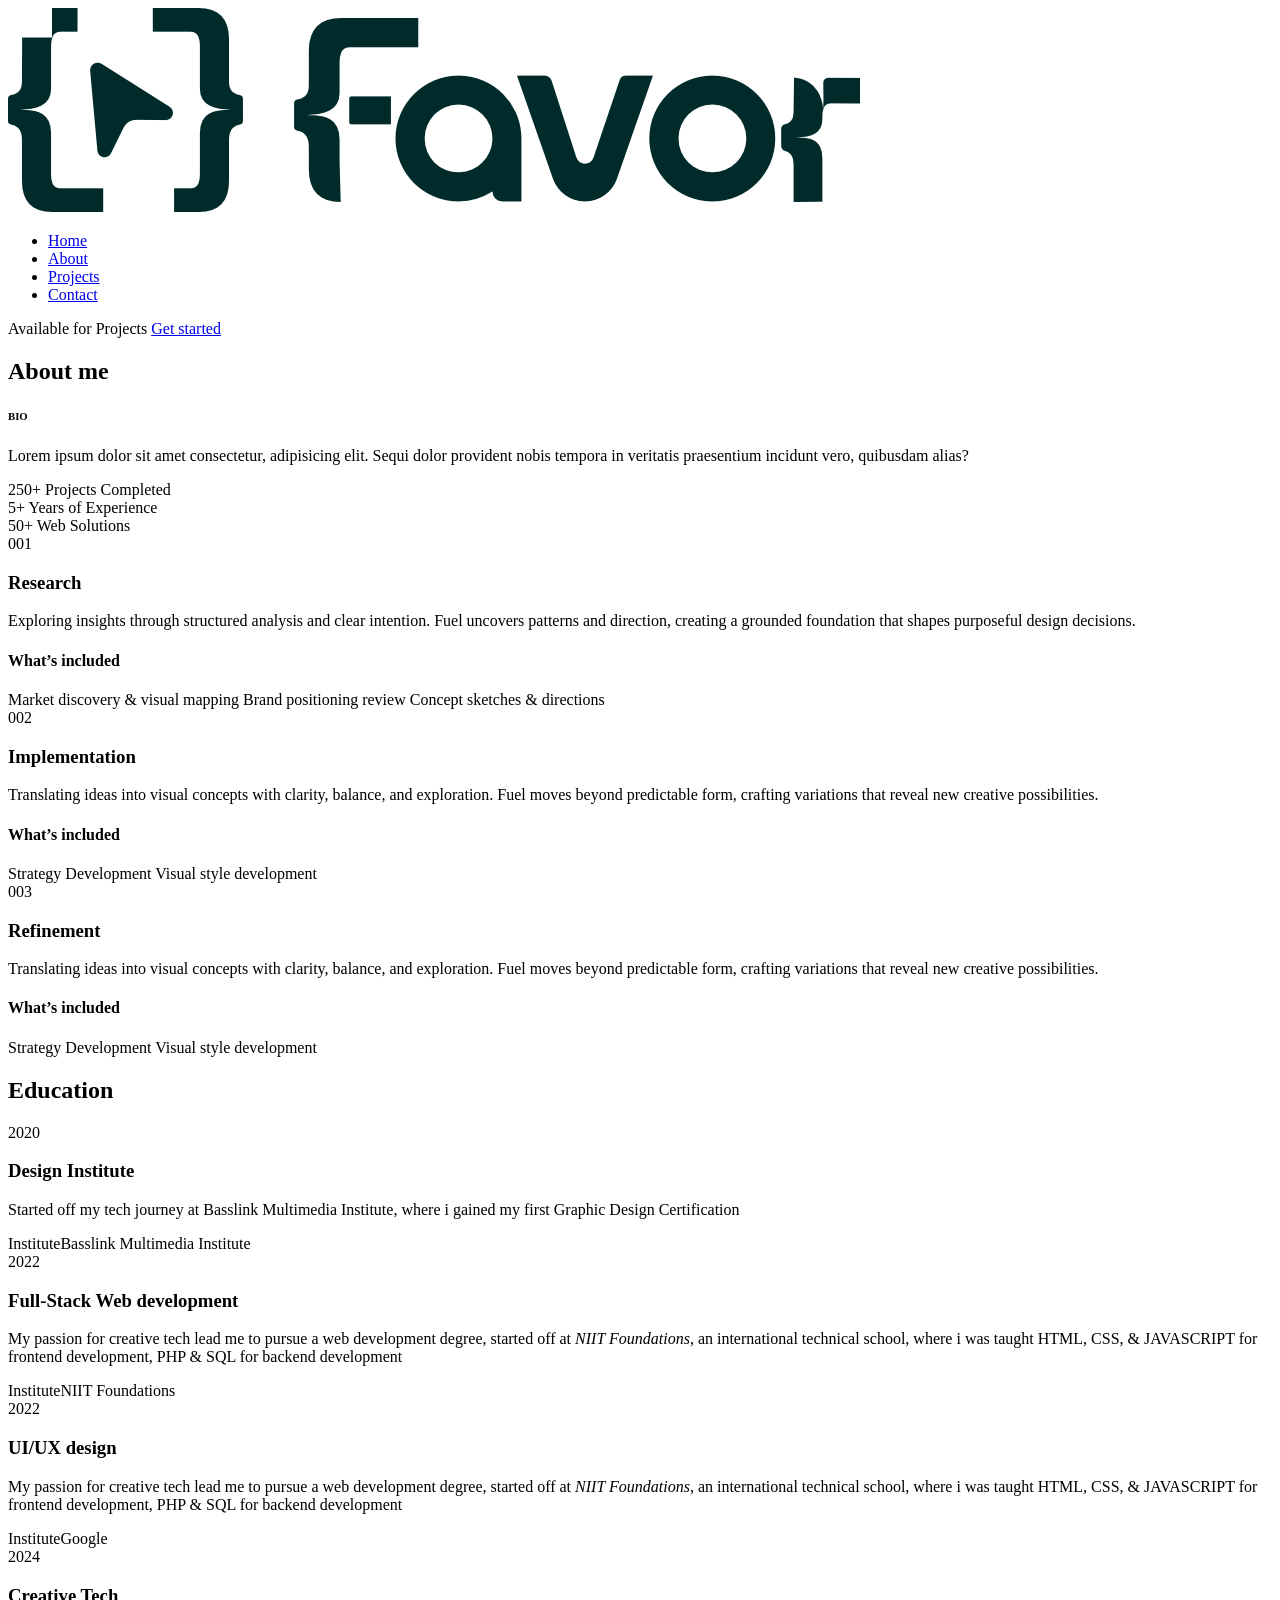
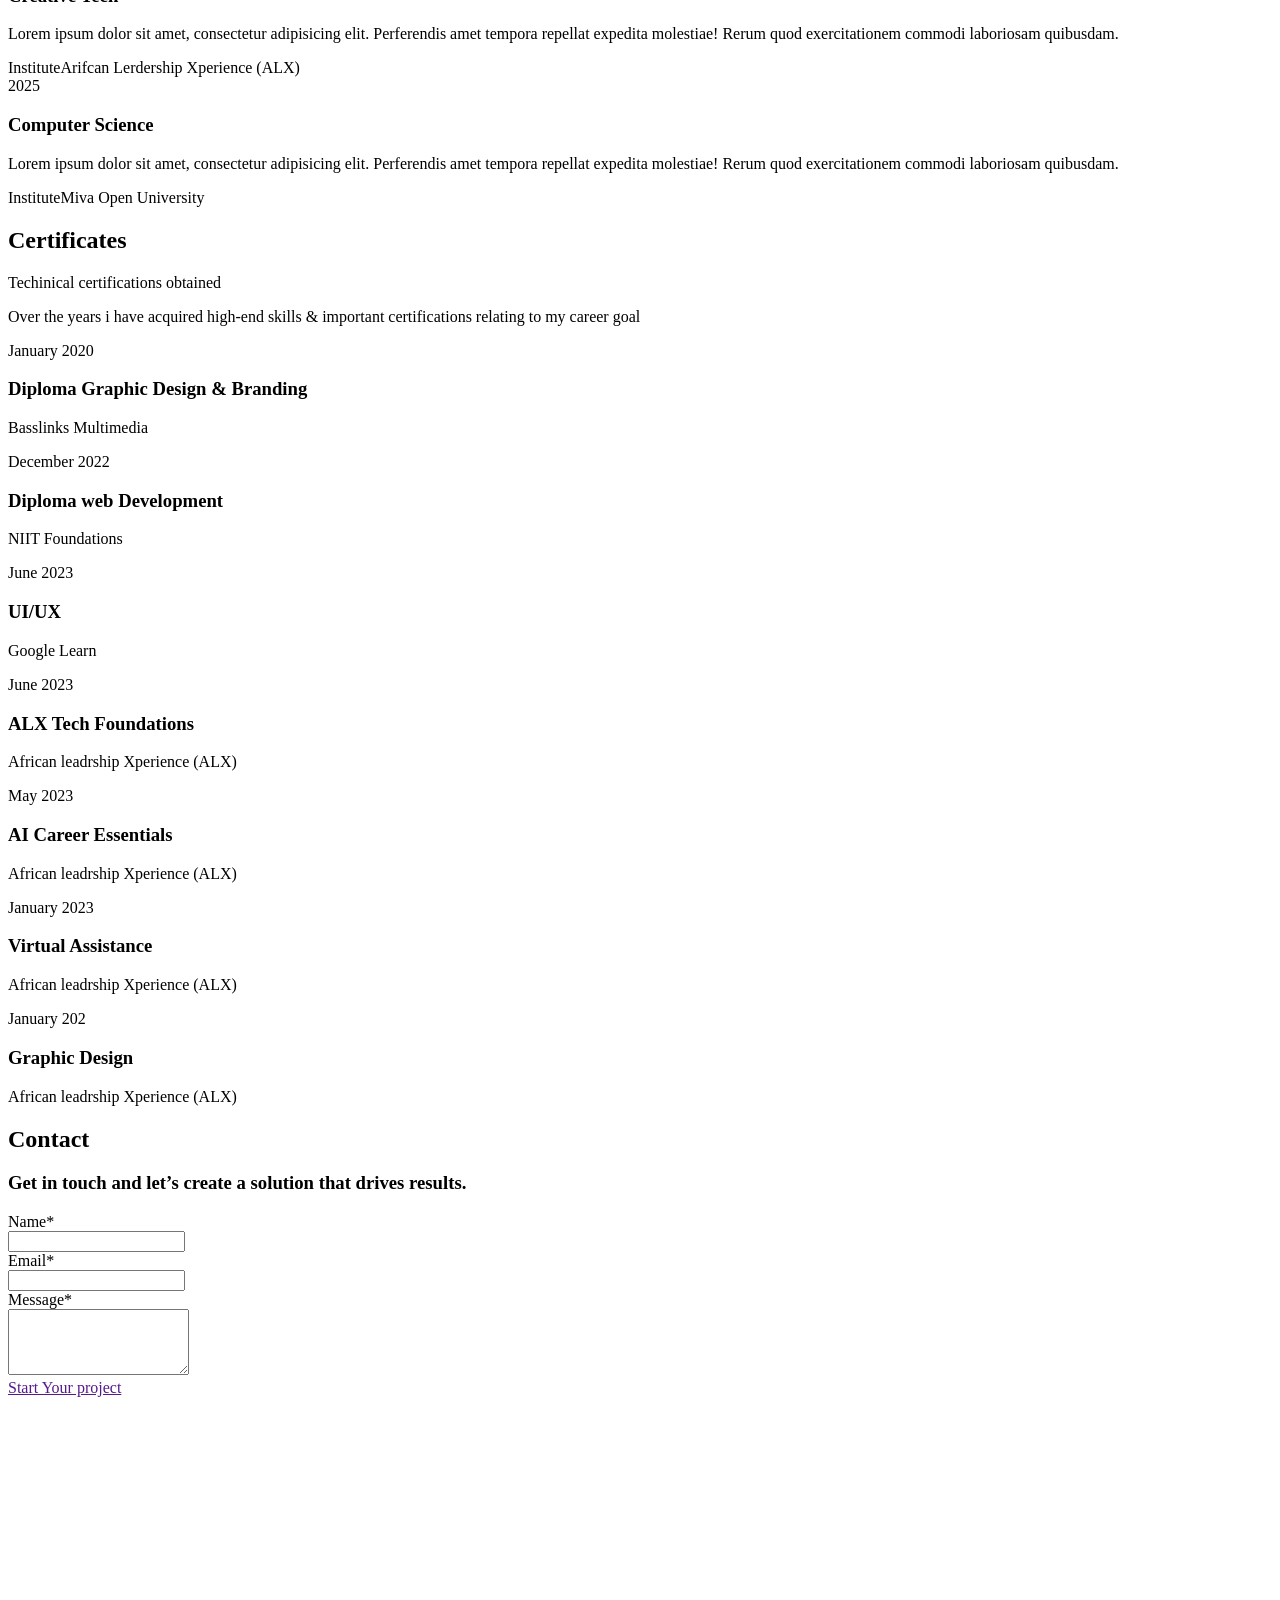
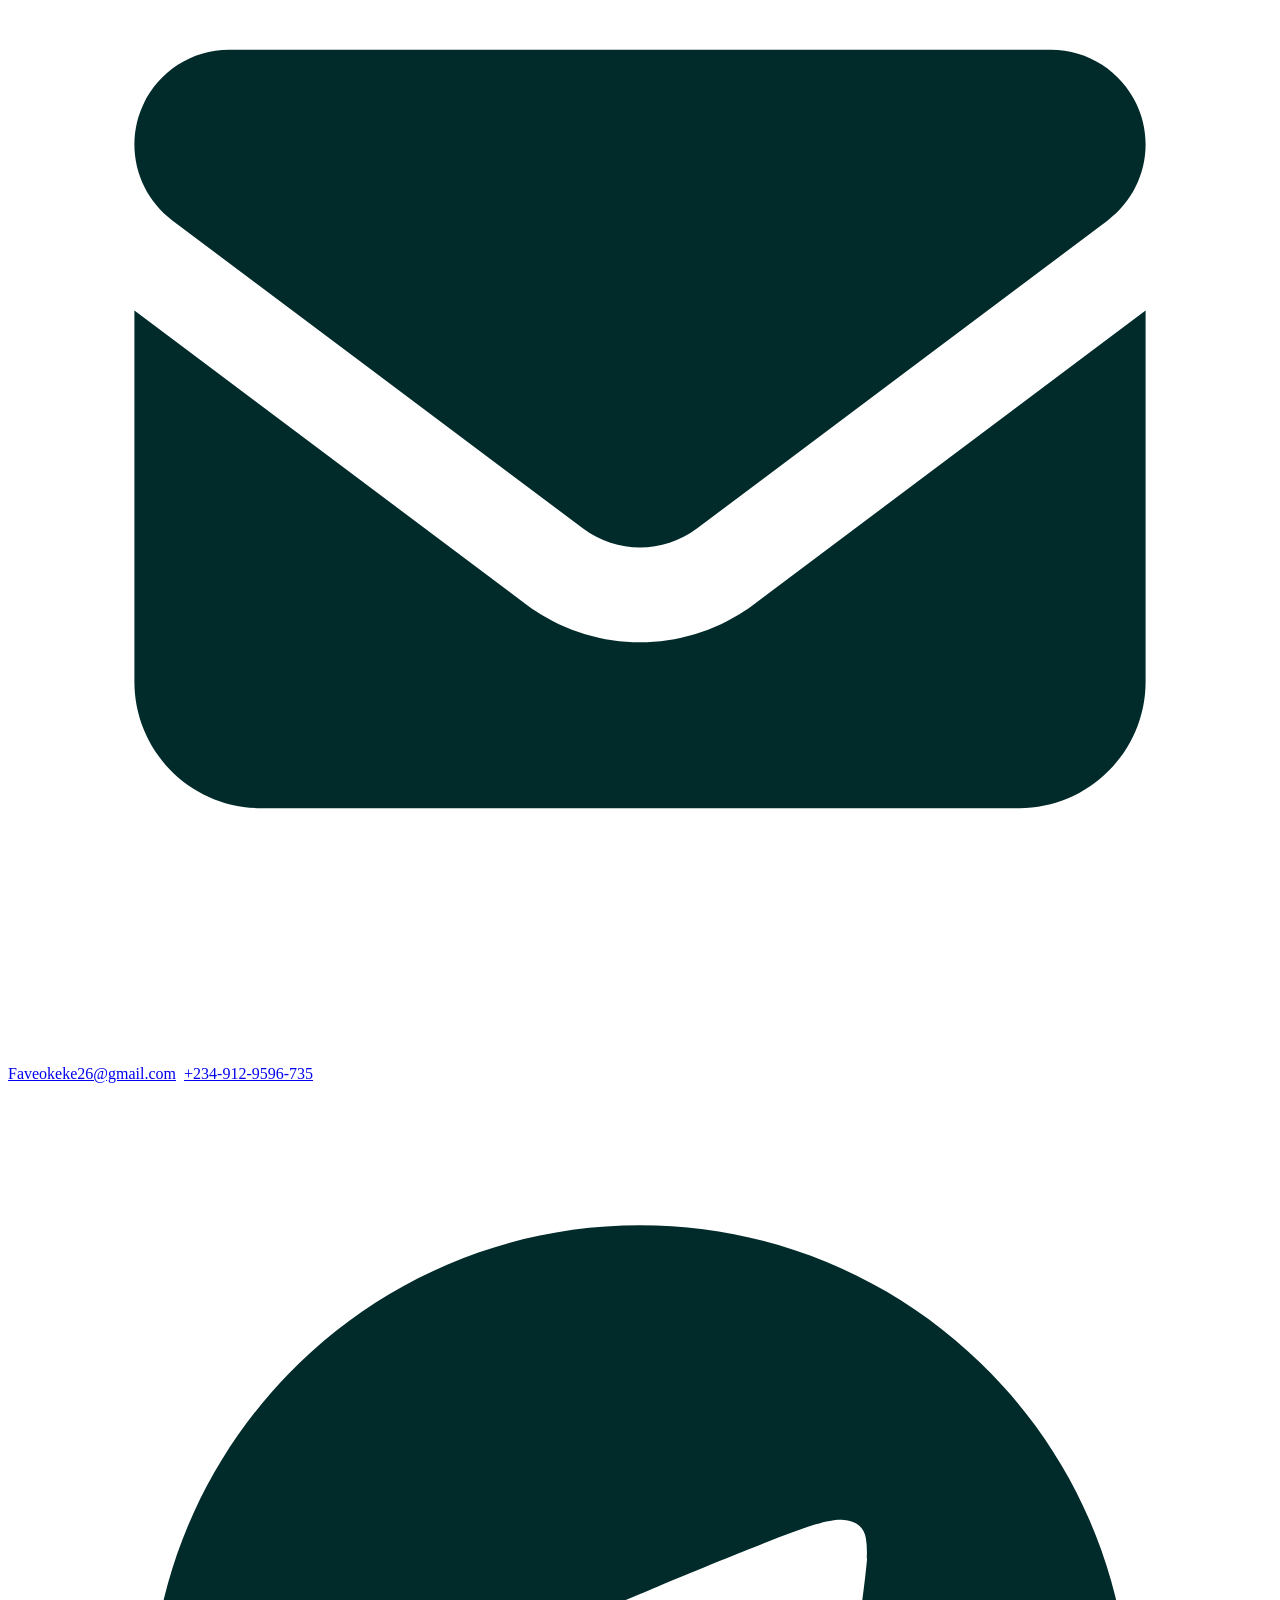
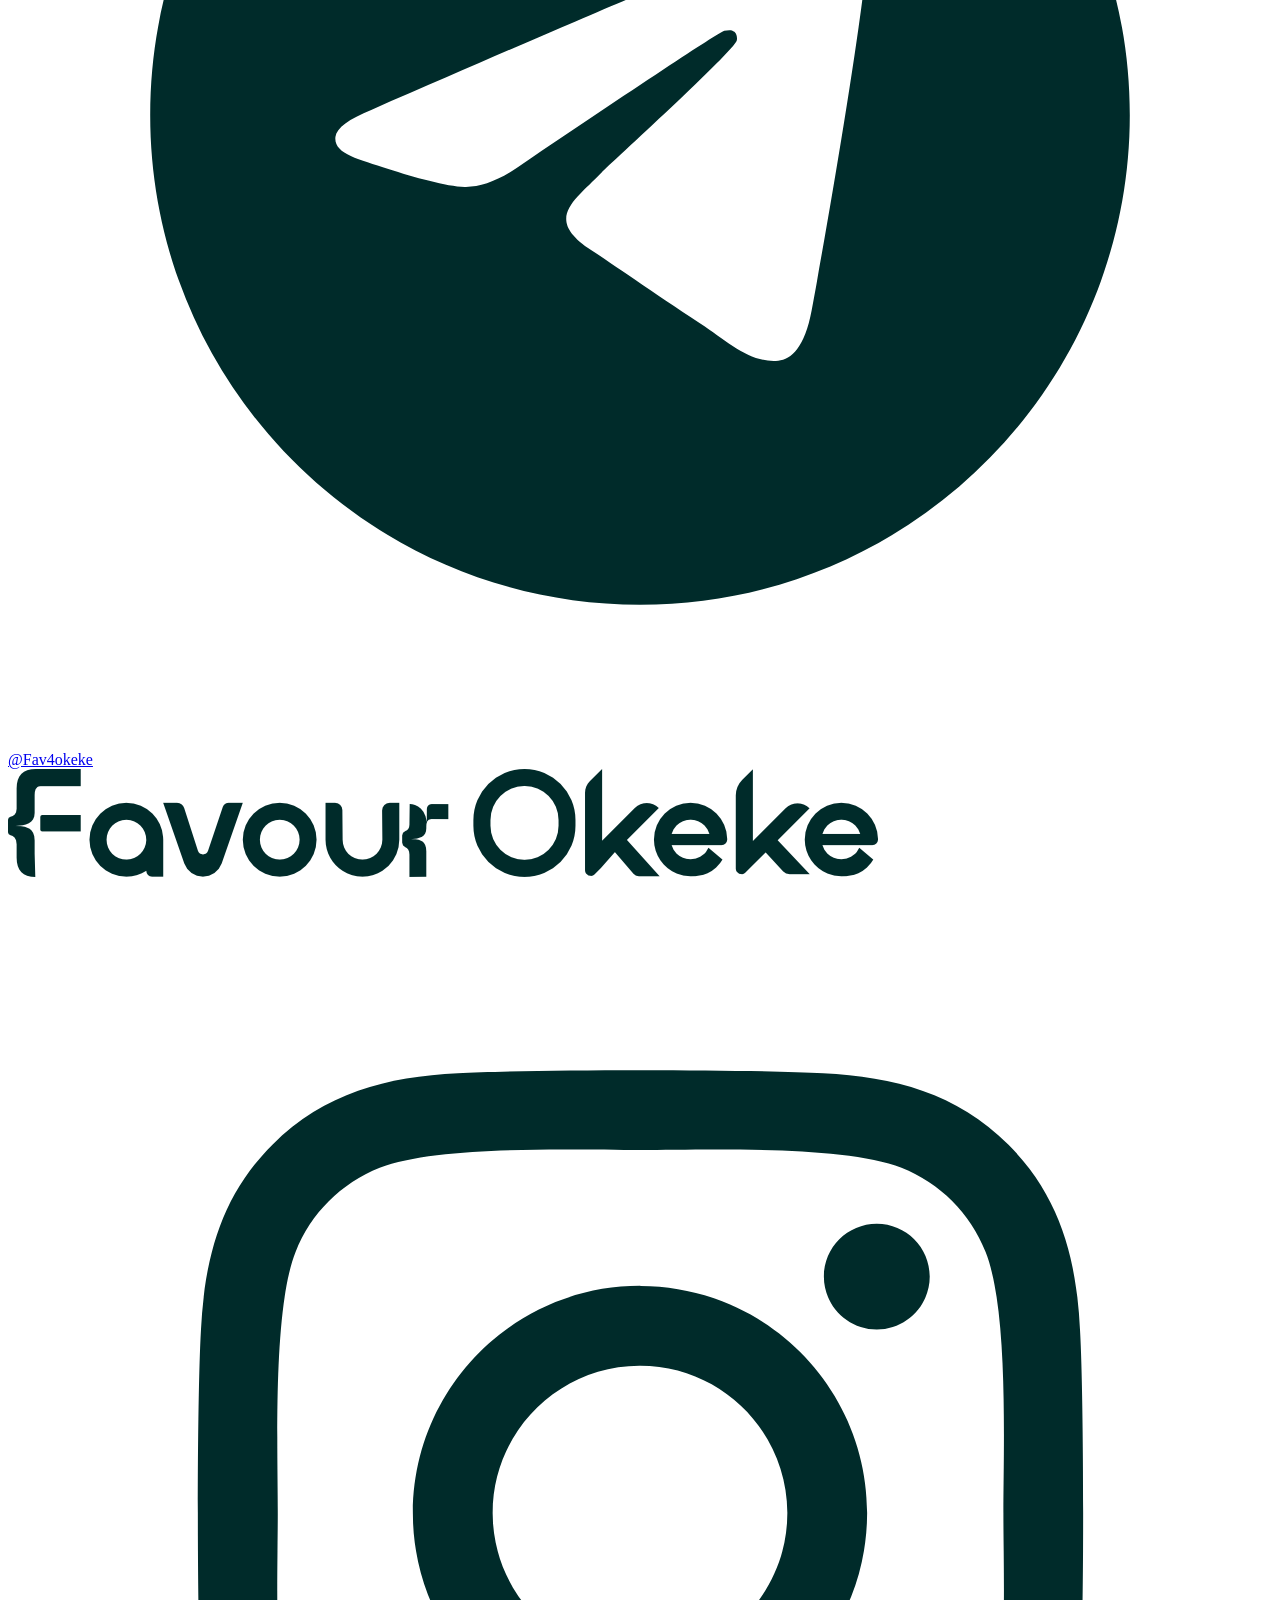
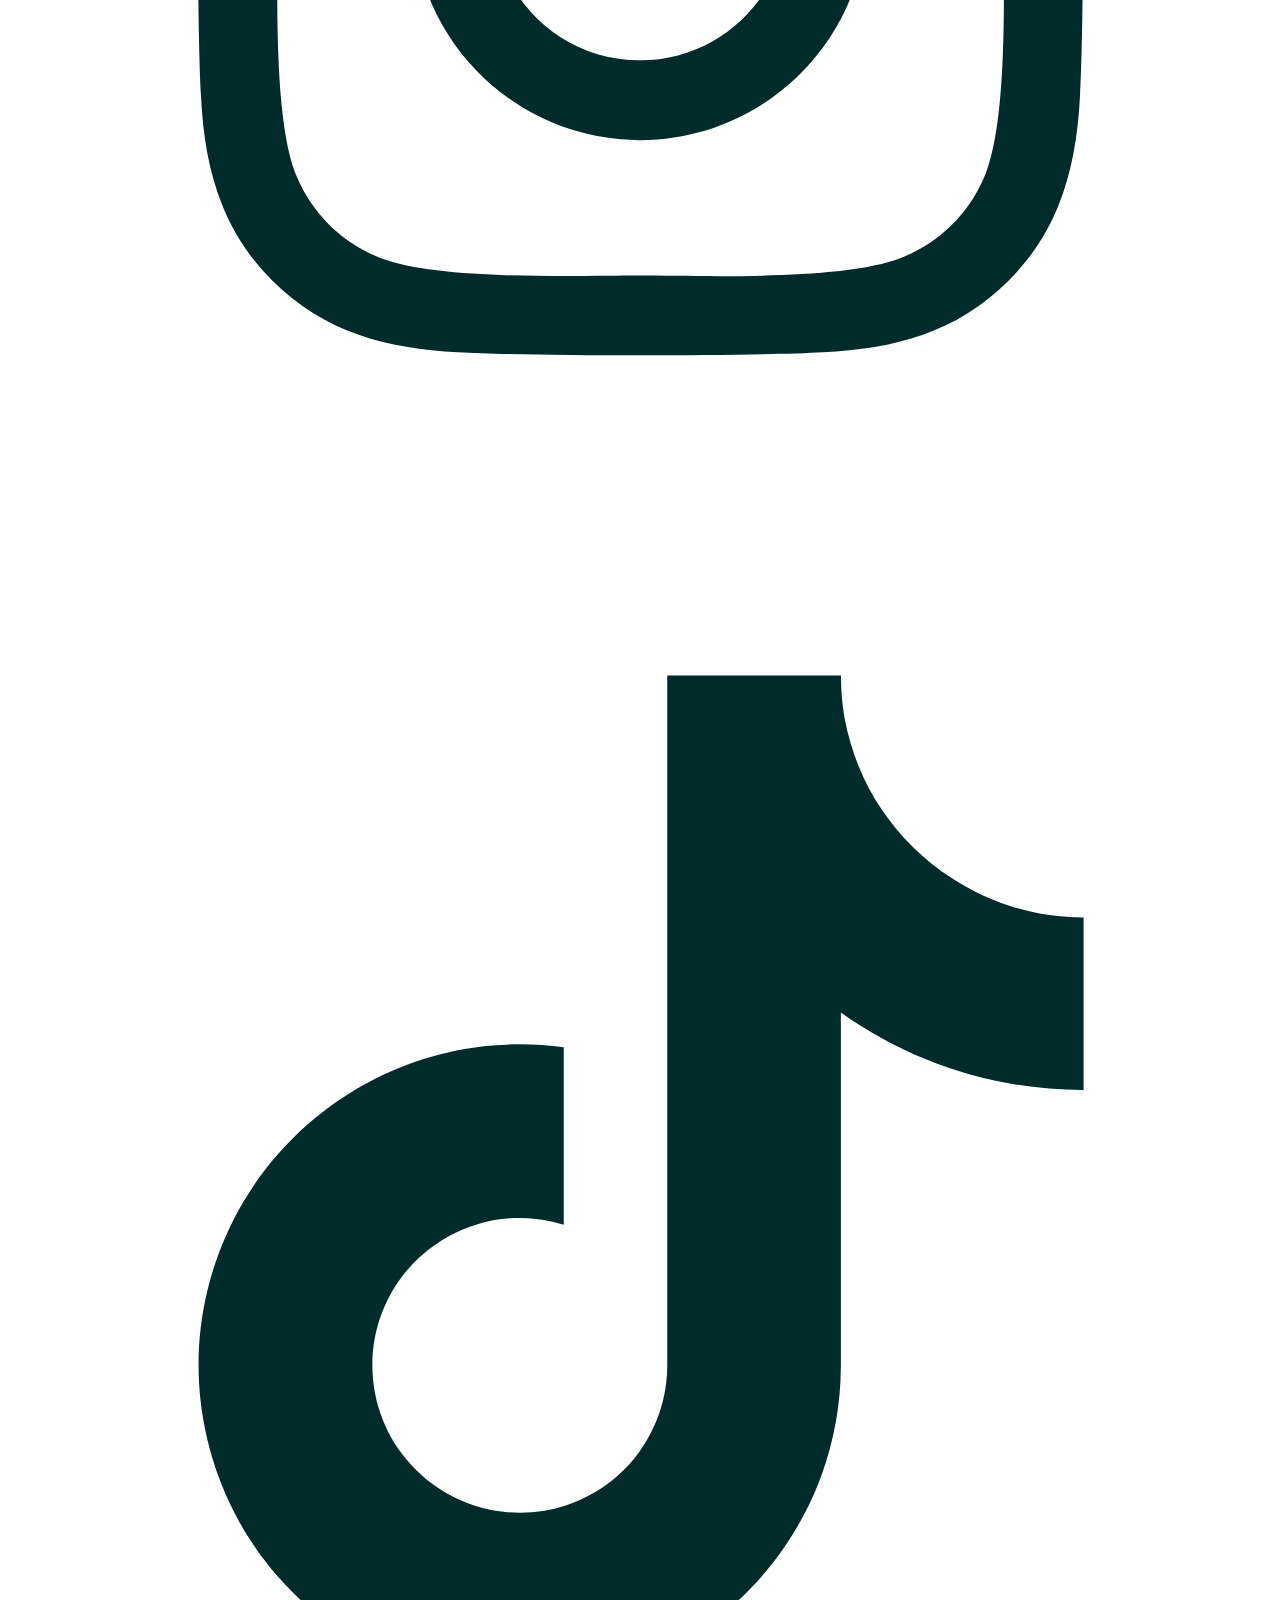
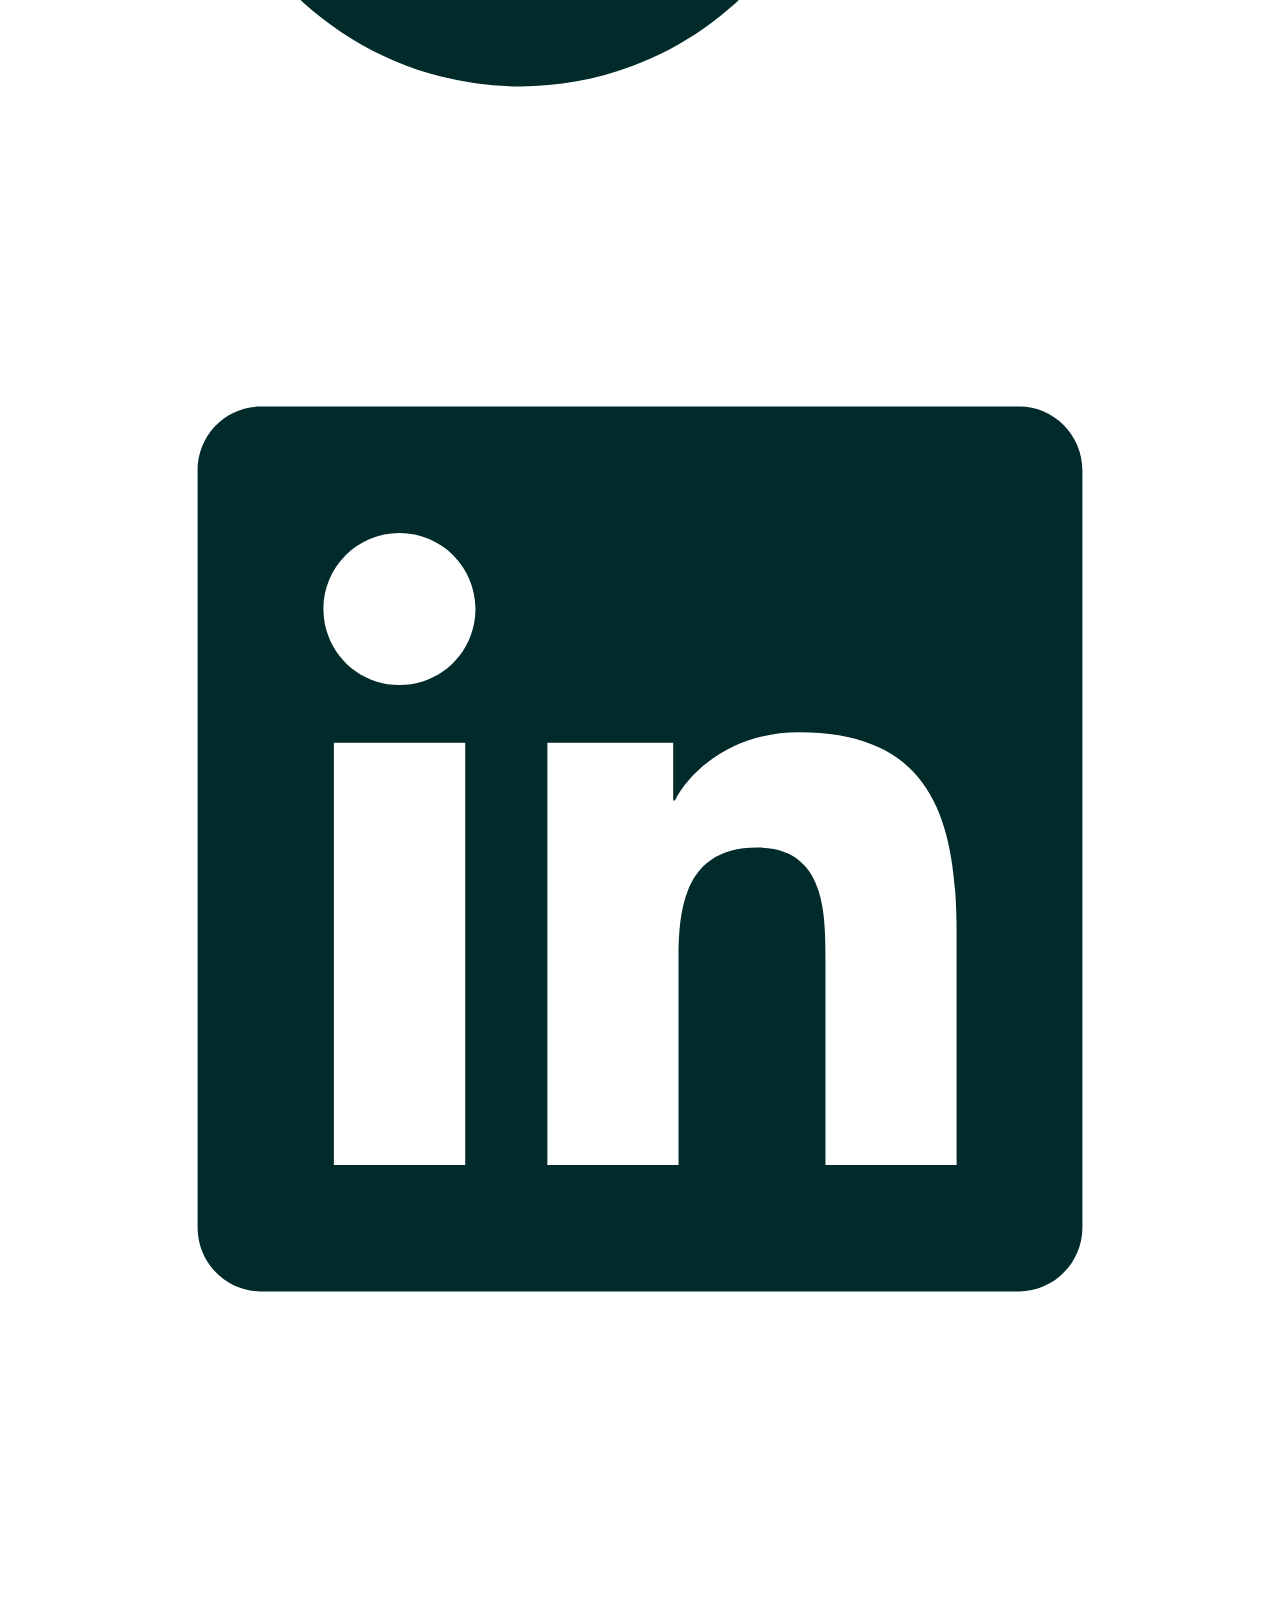
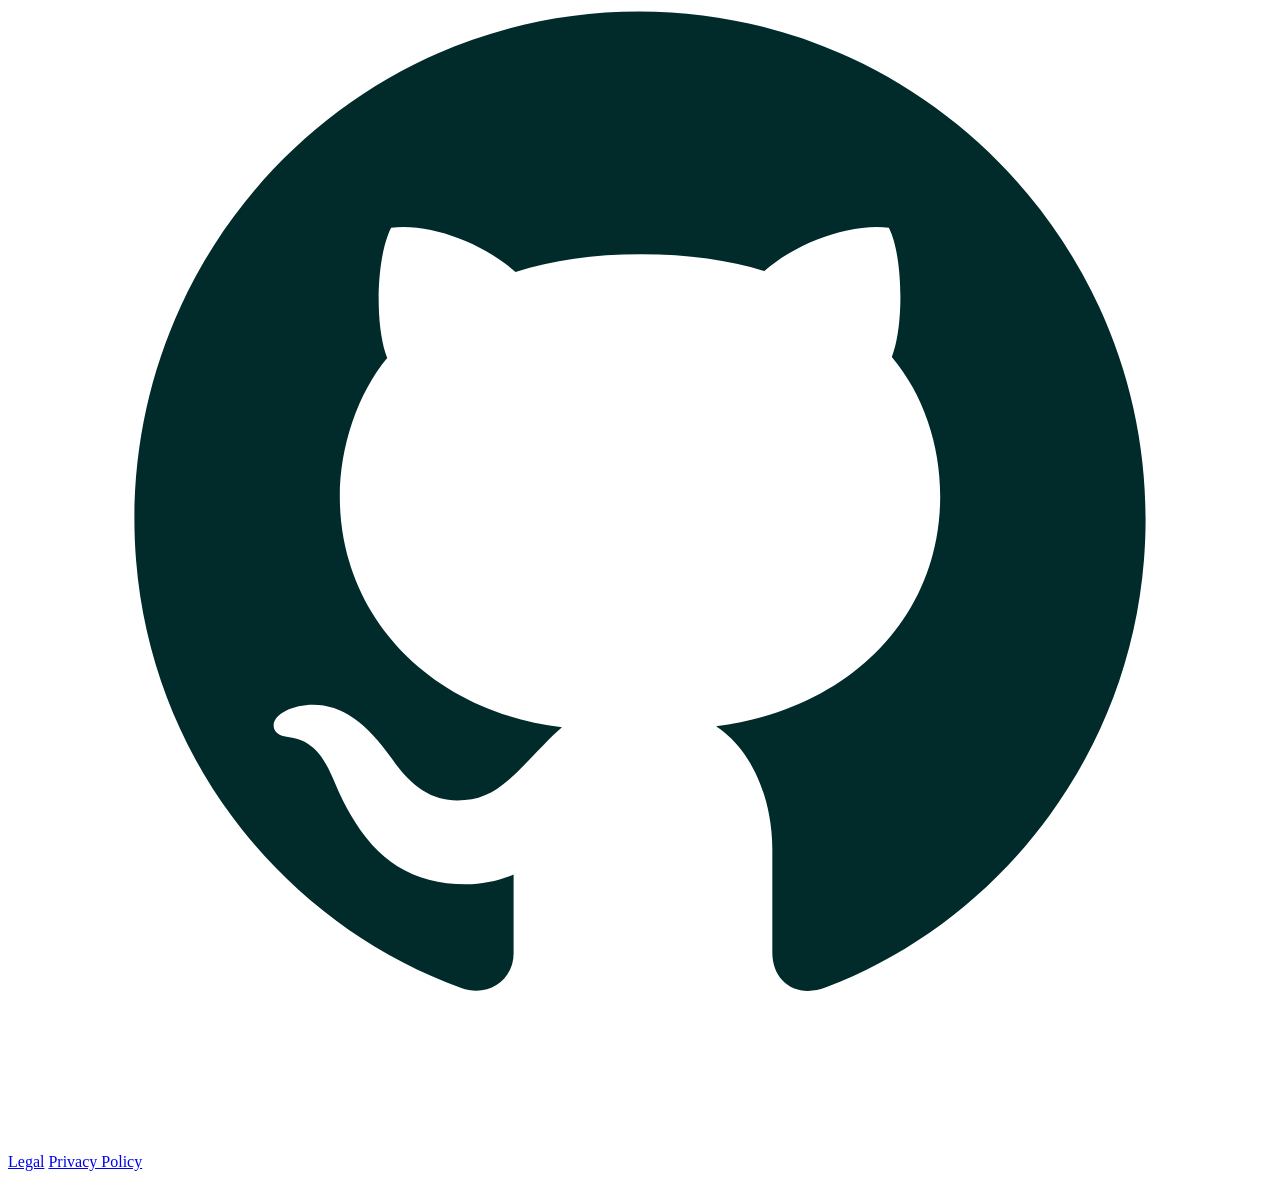
==== about.html @ c03b090f "created about page and projects page" ====
<!DOCTYPE html>
<html lang="en">
<head>
    <meta charset="UTF-8">
    <meta name="viewport" content="width=device-width, initial-scale=1.0">
    <title>About Favour</title>
</head>
<body>
    <!--===Header/Navba===r-->
    <header class="header">
        <div class="logo">
            <img src="/assets/images/favor.png" alt="Logo">
        </div>
        <nav class="nav-links"> 
            <ul>
                <li><a href="/index.html">Home</a></li>
                <li><a href="/about.html">About</a></li>
                <li><a href="/projects.html">Projects</a></li>
                <li><a href="/contact.html">Contact</a></li>  
            </ul>
        </nav>
        <span>
            Available for Projects
            <a href="#">Get started</a>
        </span>
    </header>

    <main>

        <!-- === HERO === -->
        <section>
            <h1>About me</h1>
            <h6>BIO</h6>
            <p>Lorem ipsum dolor sit amet consectetur, adipisicing elit. Sequi dolor provident nobis tempora in veritatis praesentium incidunt vero, quibusdam alias?</p>
            <div>
                <div class="hero-stat">
                <div class="stat">
                    <span class="stat-no">250+</span>
                    <span class="stat-label">Projects Completed</span>
                </div>
                <div class="stat">
                    <span class="stat-no">5+</span>
                    <span class="stat-label">Years of Experience</span>
                </div>
                <div class="stat">
                    <span class="stat-no">50+</span>
                    <span class="stat-label">Web Solutions</span>
                </div>
            </div>
        </section>

        <!-- === PROCESS === -->
        <section>
            <div class="process-grid">
                <div class="process-card">
                    <span>001</span>
                    <h3>Research</h3>
                    <div class="included">
                        <p>Exploring insights through structured analysis and clear intention. Fuel uncovers patterns and direction, creating a grounded foundation that shapes purposeful design decisions.</p>
                        <h4>What’s included</h4>
                        <span>Market discovery & visual mapping</span>
                        <span>Brand positioning review</span>
                        <span>Concept sketches & directions</span>
                    </div>
                </div>
                <div class="process-card">
                    <span>002</span>
                    <h3>Implementation</h3>
                    <div class="included">
                        <p>Translating ideas into visual concepts with clarity, balance, and exploration. Fuel moves beyond predictable form, crafting variations that reveal new creative possibilities.</p>
                        <h4>What’s included</h4>
                        <span>Strategy Development</span>
                        <span>Visual style development</span>
                        <span></span>
                    </div>                   
                </div>
                <div class="process-card">
                    <span>003</span>
                    <h3>Refinement</h3>
                    <div class="included">
                        <p>Translating ideas into visual concepts with clarity, balance, and exploration. Fuel moves beyond predictable form, crafting variations that reveal new creative possibilities.</p>
                        <h4>What’s included</h4>
                        <span>Strategy Development</span>
                        <span>Visual style development</span>
                        <span></span>
                    </div>
                </div>
            </div>
        </section>

        <!-- === EDUCATION === -->
        <section class="education"> 
            <h2>Education</h2>
            <div class="education-grid">
                <div class="education-card">
                    <span>2020</span>
                    <h3>Design Institute</h3>
                    <p>Started off my tech journey at Basslink Multimedia Institute, where i gained my first Graphic Design Certification</p>
                    <span class="Institute"><span>Institute</span>Basslink Multimedia Institute</span>
                </div>
                <div class="education-card">
                    <span>2022</span>
                    <h3>Full-Stack Web development</h3>
                    <p>My passion for creative tech lead me to pursue a web development degree, started off at <em>NIIT Foundations</em>, an international technical school, where i was taught HTML, CSS, & JAVASCRIPT for frontend development, PHP & SQL for backend development</p>
                    <span class="institute"><span>Institute</span>NIIT Foundations</span>                    
                </div>
                <div class="education-card">
                    <span>2022</span>
                    <h3>UI/UX design</h3>
                    <p>My passion for creative tech lead me to pursue a web development degree, started off at <em>NIIT Foundations</em>, an international technical school, where i was taught HTML, CSS, & JAVASCRIPT for frontend development, PHP & SQL for backend development</p>
                    <span class="institute"><span>Institute</span>Google</span>                    
                </div>
                <div>
                    <span>2024</span>
                    <h3>Creative Tech</h3>
                    <p>Lorem ipsum dolor sit amet, consectetur adipisicing elit. Perferendis amet tempora repellat expedita molestiae! Rerum quod exercitationem commodi laboriosam quibusdam.</p>
                    <span class="Institute"><span>Institute</span>Arifcan Lerdership Xperience (ALX)</span>
                </div>
                <div>
                    <span>2025</span>
                    <h3>Computer Science</h3>
                    <p>Lorem ipsum dolor sit amet, consectetur adipisicing elit. Perferendis amet tempora repellat expedita molestiae! Rerum quod exercitationem commodi laboriosam quibusdam.</p>
                    <span class="Institute"><span>Institute</span>Miva Open University</span>
                </div>
            </div>
        </section>

        <!-- === CERTIFICATES === -->
         <section class="certicate">
            <h2>Certificates</h2>
            <p class="eyebrow">Techinical certifications obtained</p>
            <p class="sub-sect">Over the years i have acquired high-end skills & important certifications relating to my career goal</p>
            <div class="certificate-grid">
                <div class="certificate-card">
                    <span>January 2020</span>
                    <h3>Diploma Graphic Design & Branding</h3>
                    <p>Basslinks Multimedia</p>
                </div>
                <div class="certificate-card">
                    <span>December 2022</span>
                    <h3>Diploma web Development</h3>
                    <p>NIIT Foundations</p>
                </div>
                <div class="certificate-card">
                    <span>June 2023</span>
                    <h3>UI/UX</h3>
                    <p>Google Learn</p>
                </div>
                <div class="certificate-card">
                    <span>June 2023</span>
                    <h3>ALX Tech Foundations</h3>
                    <p>African leadrship Xperience (ALX)</p>
                </div>
                <div class="certificate-card">
                    <span>May 2023</span>
                    <h3>AI Career Essentials</h3>
                    <p>African leadrship Xperience (ALX)</p>
                </div>
                <div class="certificate-card">
                    <span>January 2023</span>
                    <h3>Virtual Assistance</h3>
                    <p>African leadrship Xperience (ALX)</p>
                </div>
                <div class="certificate-card">
                    <span>January 202</span>
                    <h3>Graphic Design</h3>
                    <p>African leadrship Xperience (ALX)</p>
                </div>
            </div>
         </section>

         <!-- === CONTACT === -->
         <section class="contact">
            <h2>Contact</h2>
            <h3>Get in touch and let’s create a solution that drives results.</h3>
            <div contact-form>
                <form action="">
                    <label for="name">Name*</label> <br>
                    <input type="text" name="Name" id="name"> <br>
                    <label for="email">Email*</label> <br>
                    <input type="text" name="email" id="email"> <br>
                    <label for="message">Message*</label> <br>
                    <textarea name="message" rows="4" cols=""></textarea>
                </form>      
            </div>
            <a href="" type="submit">Start Your project</a>
            <div class="contact-details">
                <img class="icon" src="/assets/icons/envelope-solid-full.svg" alt="">
                <a href="mailto:Faveokeke26@gmail.com">Faveokeke26@gmail.com</a>
                <img class="icon" src="/assets/icons/square-whatsapp-solid-full.svg" alt="">
                <a href="https://wa.me/2349129596735">+234-912-9596-735</a>
                <img class="icon" src="/assets/icons/telegram-brands-solid-full.svg" alt="">
                <a href="https://t.me/Fav4okeke">@Fav4okeke</a>
            </div>
         </section>
    </main>

    <!-- === FOOTER ==== -->
    <footer class="footer">
        <div class="footer-content">
            <img class="footer-logo" src="/assets/images/Favor_logo.png" alt="">
            <div class="footer-socials">
                <a href="https://www.instagram.com/favo4r"><img src="/assets/icons/instagram-brands-solid-full.svg" alt=""></a>
                <a href="https://www.tiktok.com/@favee"><img src="/assets/icons/tiktok-brands-solid-full.svg" alt=""></a>
                <a href="https://www.linkedin.com/in/favo4r"><img src="/assets/icons/linkedin-brands-solid-full.svg" alt=""></a>
                <a href="https://github.com/favo4r"><img src="/assets/icons/github-brands-solid-full.svg" alt=""></a>
            </div>
            <a href="#">Legal</a>
            <a href="#">Privacy Policy</a>
        </div>
    </footer>
</body>
</html>
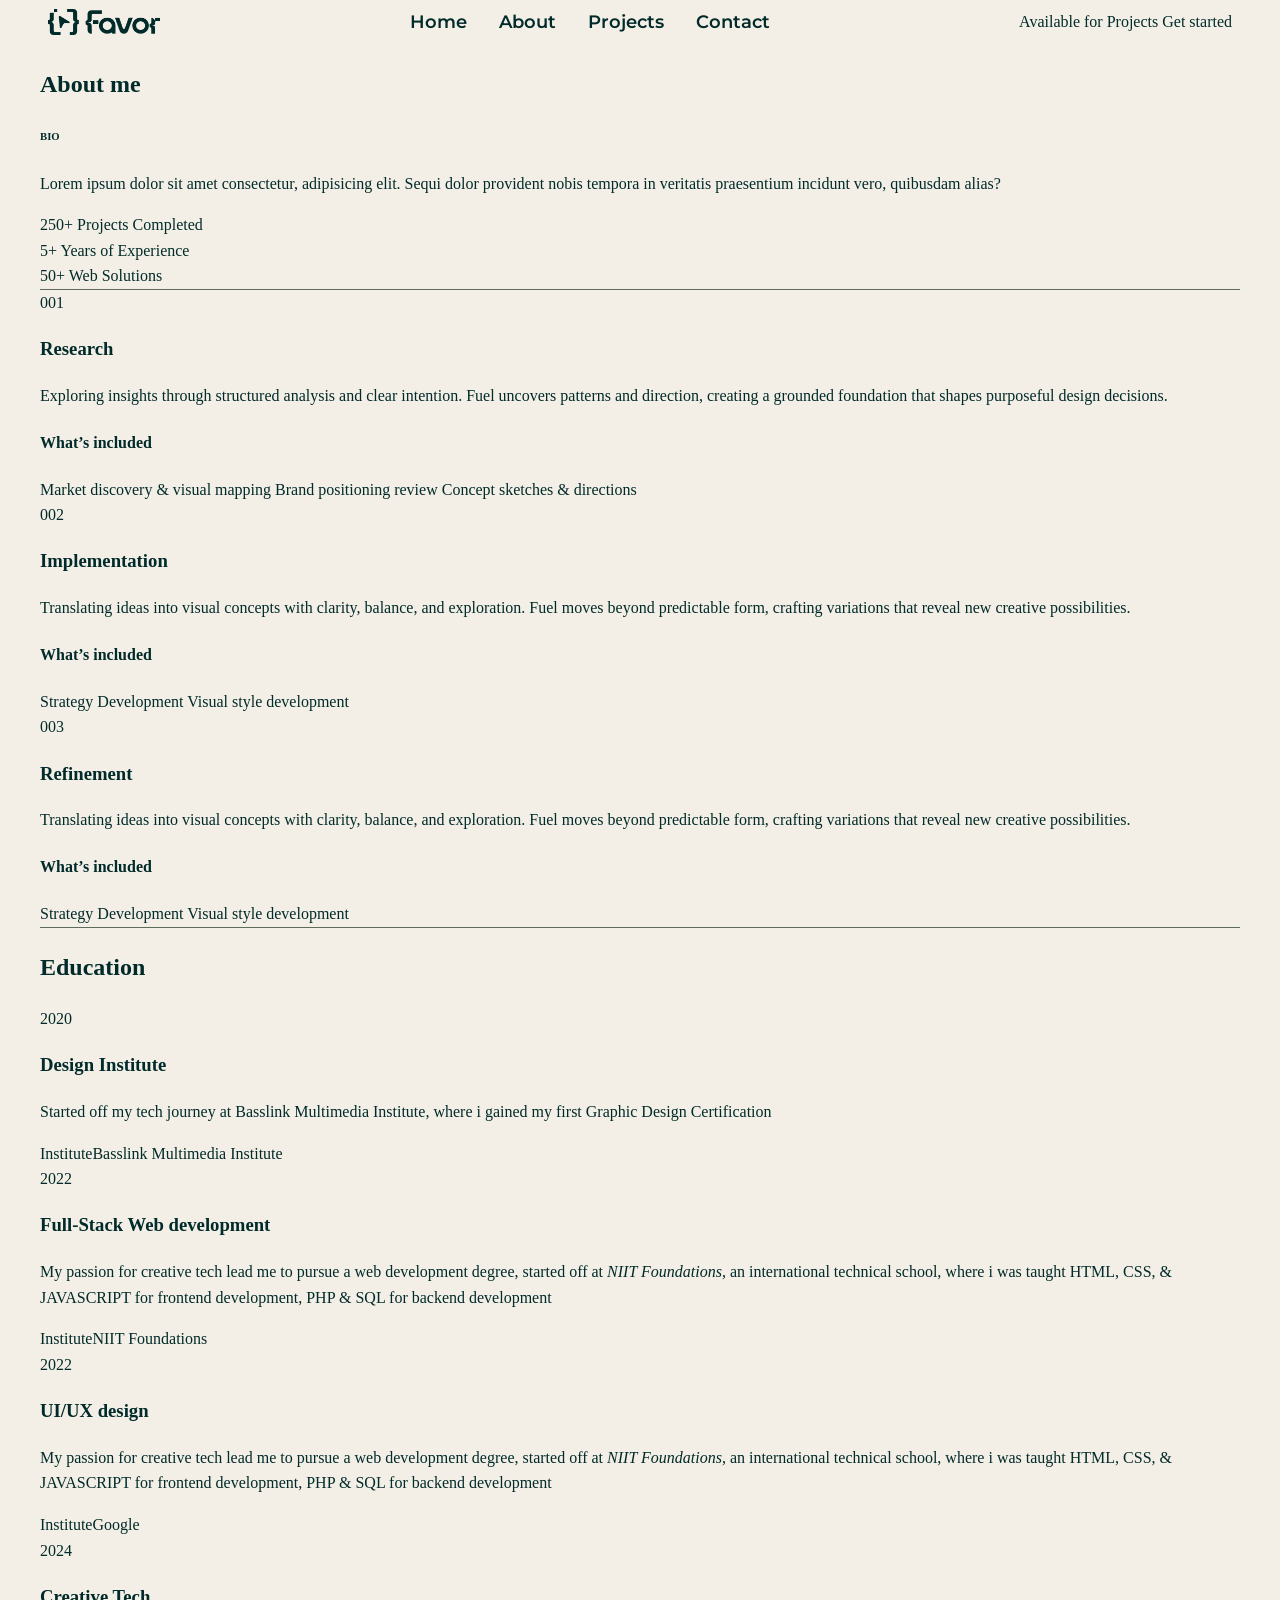
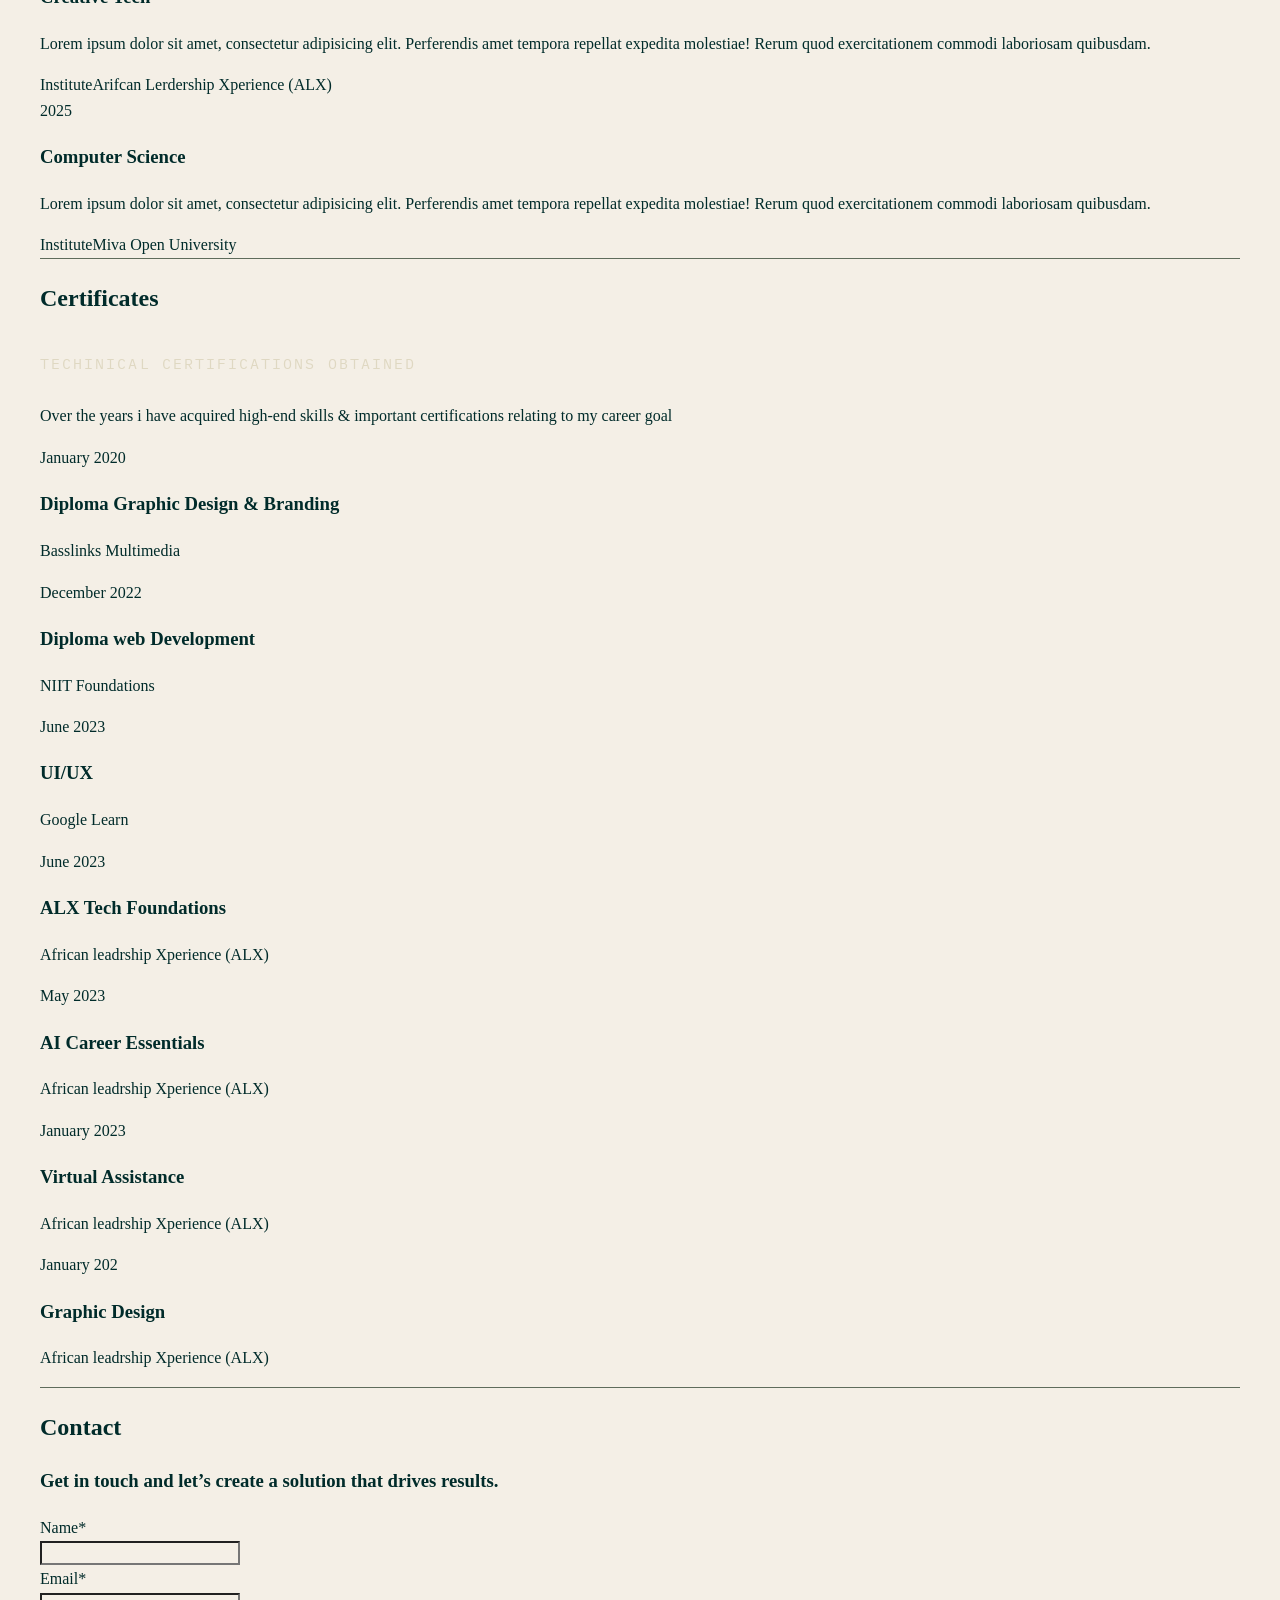
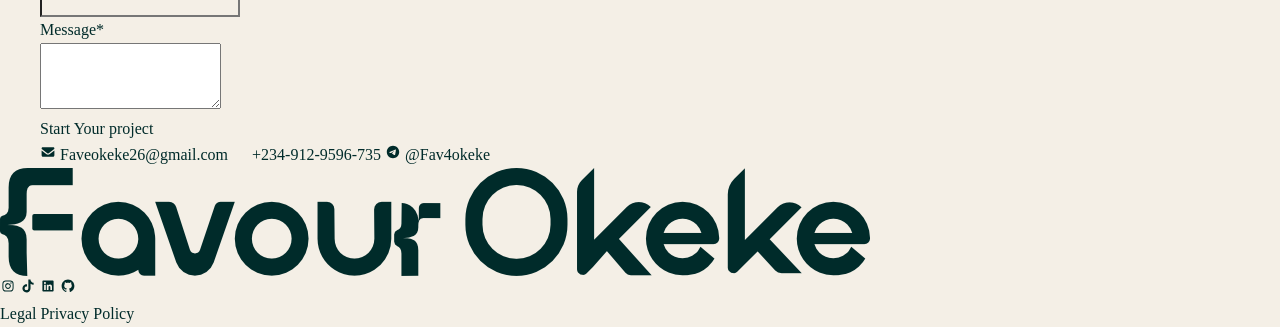
==== commit 6f63de52: "styling new files" ====
--- a/about.html
+++ b/about.html
@@ -4,6 +4,7 @@
     <meta charset="UTF-8">
     <meta name="viewport" content="width=device-width, initial-scale=1.0">
     <title>About Favour</title>
+    <link rel="stylesheet" href="/assets/css/style.css">
 </head>
 <body>
     <!--===Header/Navba===r-->
@@ -200,10 +201,10 @@
         <div class="footer-content">
             <img class="footer-logo" src="/assets/images/Favor_logo.png" alt="">
             <div class="footer-socials">
-                <a href="https://www.instagram.com/favo4r"><img src="/assets/icons/instagram-brands-solid-full.svg" alt=""></a>
-                <a href="https://www.tiktok.com/@favee"><img src="/assets/icons/tiktok-brands-solid-full.svg" alt=""></a>
-                <a href="https://www.linkedin.com/in/favo4r"><img src="/assets/icons/linkedin-brands-solid-full.svg" alt=""></a>
-                <a href="https://github.com/favo4r"><img src="/assets/icons/github-brands-solid-full.svg" alt=""></a>
+                <a href="https://www.instagram.com/favo4r" class="icon"><img src="/assets/icons/instagram-brands-solid-full.svg" alt=""></a>
+                <a href="https://www.tiktok.com/@favee" class="icon"><img src="/assets/icons/tiktok-brands-solid-full.svg" alt=""></a>
+                <a href="https://www.linkedin.com/in/favo4r" class="icon"><img src="/assets/icons/linkedin-brands-solid-full.svg" alt=""></a>
+                <a href="https://github.com/favo4r" class="icon"><img src="/assets/icons/github-brands-solid-full.svg" alt=""></a>
             </div>
             <a href="#">Legal</a>
             <a href="#">Privacy Policy</a>
--- a/assets/css/style.css
+++ b/assets/css/style.css
@@ -0,0 +1,274 @@
+@import url('https://fonts.googleapis.com/css2?family=IBM+Plex+Mono:ital,wght@0,100;0,200;0,300;0,400;0,500;0,600;0,700;1,100;1,200;1,300;1,400;1,500;1,600;1,700&family=Inter:ital,opsz,wght@0,14..32,100..900;1,14..32,100..900&family=Montserrat:ital,wght@0,100..900;1,100..900&display=swap');
+
+/* Tokens */
+:root {
+  --forest-green: #002B2A;
+  --secondary-color: #C8C788;
+  --accent-color: #F8D0DD;
+  --bone-faint: #F4EFE6;
+  --bone-deep: #DFD8C2;
+  --line: #5E6C5B;
+  --text-ink: #12130F;
+
+
+  --display-font: 'Montserrat', sans-serif;
+  --body-font: 'Inter', sans-serif;
+  --mono-font: 'IBM Plex Mono', monospace;
+
+  --container: 1200px;
+  --gutter: clamp(1.20rem, 4vw, 3rem);
+  --section-pad: clamp(4rem, 9vw, 7.5rem);
+  --radius-s: 3px;
+  --radius-m: 6px;
+  --ease: cubic-bezier(0.22, 0.61, 0.36, 1);
+}
+
+*, *::before, *::after { box-sizing: border-box; }
+
+html { scroll-behavior: smooth; }
+
+@media (prefers-reduced-motion: reduce) {
+  html { scroll-behavior: auto; }
+  *, *::before, *::after {
+    animation-duration: 0.01ms !important;
+    animation-iteration-count: 1 !important;
+    transition-duration: 0.01ms !important;
+    scroll-behavior: auto !important;
+  }
+}
+
+body {
+  margin: 0;
+  font-family: var(--body-font-);
+  font-size: 16px;
+  line-height: 1.6;
+  background: var(--bone-faint);
+  color: var(--forest-green);
+  -webkit-font-smoothing: antialiased;
+}
+
+img { 
+    max-width: 100%; 
+    display: block; 
+}
+
+video { 
+    max-width: 100%; 
+}
+
+a {
+    color: inherit;
+    text-decoration: none;
+}
+
+ul, ol { margin: 0; padding: 0; list-style: none; }
+
+button, input {
+    font-family: inherit;
+    font-size: inherit;
+    color: inherit;
+}
+
+button {
+    background: none;
+    border: none;
+    cursor: pointer;
+}
+
+input {
+    background: none;
+}
+
+:focus-visible {
+    outline: 2px solid var(--accent-color);
+    outline-offset: 3px;
+}
+
+.sr-only {
+    position: absolute;
+    width: 1px;
+    height: 1px;
+    padding: 0;
+    margin: -1px;
+    overflow: hidden;
+    clip: rect(0, 0, 0, 0);
+    white-space: nowrap;
+    border: 0;
+}
+
+main {
+    display: block;
+    overflow-x: clip;
+}
+
+main > section {
+    max-width: var(--container);
+    margin: 0 auto;
+    border-top: 1px solid var(--line);
+    position: relative;
+}
+
+main > section:first-child {
+    border-top: none;
+}
+
+.eyebrow, .label {
+    display: inline-block;
+    margin-bottom: 0.75rem;
+    font-family: var(--mono-font);
+    font-size: 0.92rem;
+    text-transform: uppercase;
+    letter-spacing: 0.14em;
+    color: var(--bone-deep);
+}
+
+.sect-sub {
+    font-size: 1.6rem;
+    max-width: 42ch;
+    color: var(--bone-deep);
+}
+
+ /*REVEAL ANIMATION (applied via JS)*/
+.reveal {
+  opacity: 0;
+  transform: translateY(28px);
+  transition: opacity 0.8s var(--ease), transform 0.8s var(--ease);
+}
+.reveal.is-visible { 
+    opacity: 1; 
+    transform: translateY(0); 
+}
+
+.btn {
+  display: inline-flex;
+  align-items: center;
+  gap: 0.5em;
+  padding: 0.9em 1.6em;
+  border-radius: 100px;
+  font-size: 0.95rem;
+  font-weight: 600;
+  white-space: nowrap;
+  transition: transform 0.35s var(--ease), background 0.3s var(--ease), color 0.3s var(--ease), border-color 0.3s var(--ease);
+}
+
+.btn .icon {
+  transition: transform 0.35s var(--ease);
+  width: 1.2em;
+}
+
+.btn:hover {
+  transform: translateY(-2px);
+}
+
+.btn:hover .icon {
+  transform: translate(2px, -2px);
+}
+
+.btn-primary {
+  background: var(--forest-green);
+  color: var(--accent-color);
+  border: 1px solid var(--line);
+}
+
+.btn-primary:hover {
+  background: var(--line);
+}
+
+.btn-secondary {
+  background: var(--accent-color);
+  color: var(--forest-green);
+  border: 1px solid var(--line);
+}
+
+.btn-secondary:hover {
+  border-color: var(--brass);
+  color: var(--brass-bright);
+}
+
+.icon {
+  display: inline-flex;
+  align-items: center;
+  justify-content: center;
+  width: 1em;
+  height: 1em;
+  font-style: normal;
+  line-height: 1;
+}
+
+header {
+    position: sticky;
+    display: flex;
+    justify-content: space-between;
+    top: 0;
+    z-index: 100;
+    align-items: center;
+    gap: 1.5rem;
+    padding: 0.5rem var(--gutter);
+    background: var(--bone-faint);
+    backdrop-filter: blur(14px);
+    border-bottom: 1px solid transparent;
+    transition: border-color 0.3s var(--ease), padding 0.3s var(--ease);
+}
+
+.header.scrolled {
+   
+    border-bottom-color: var(--line);
+}
+
+.logo {
+    display: inline-block;
+    width: 7rem;
+    object-fit: contain;
+
+}
+
+.nav-links ul{
+    display: flex;
+    gap: 2rem;
+}
+
+.nav-links a {
+    font-family: var(--display-font);
+    font-size: 1.1rem;
+    font-weight: 600;
+    color: var(--forest-green);
+    transition: color 0.3s var(--ease);
+}
+
+.nav-links a:hover {
+    color: var(--line);
+}
+
+.nav-links a:hover::after {
+    right: 0;
+}
+
+.menu-toggle { 
+    display: none; 
+    font-size: 1.4rem; 
+    color: var(--bone); 
+}
+
+@media (max-width: 860px) {
+    .nav-links {
+        display: none;
+    }
+    .menu-toggle {
+        display: block;
+        width: 3nrem;
+    }
+    .btn {
+        padding: 0.4em 1.2em;
+        width: 100%;
+    }
+}
+
+.hero {
+  text-align: left;
+ 
+}
+
+.hero h1 {
+  font-size: clamp(3.5rem, 13vw, 9rem);
+  font-weight: 500;
+}
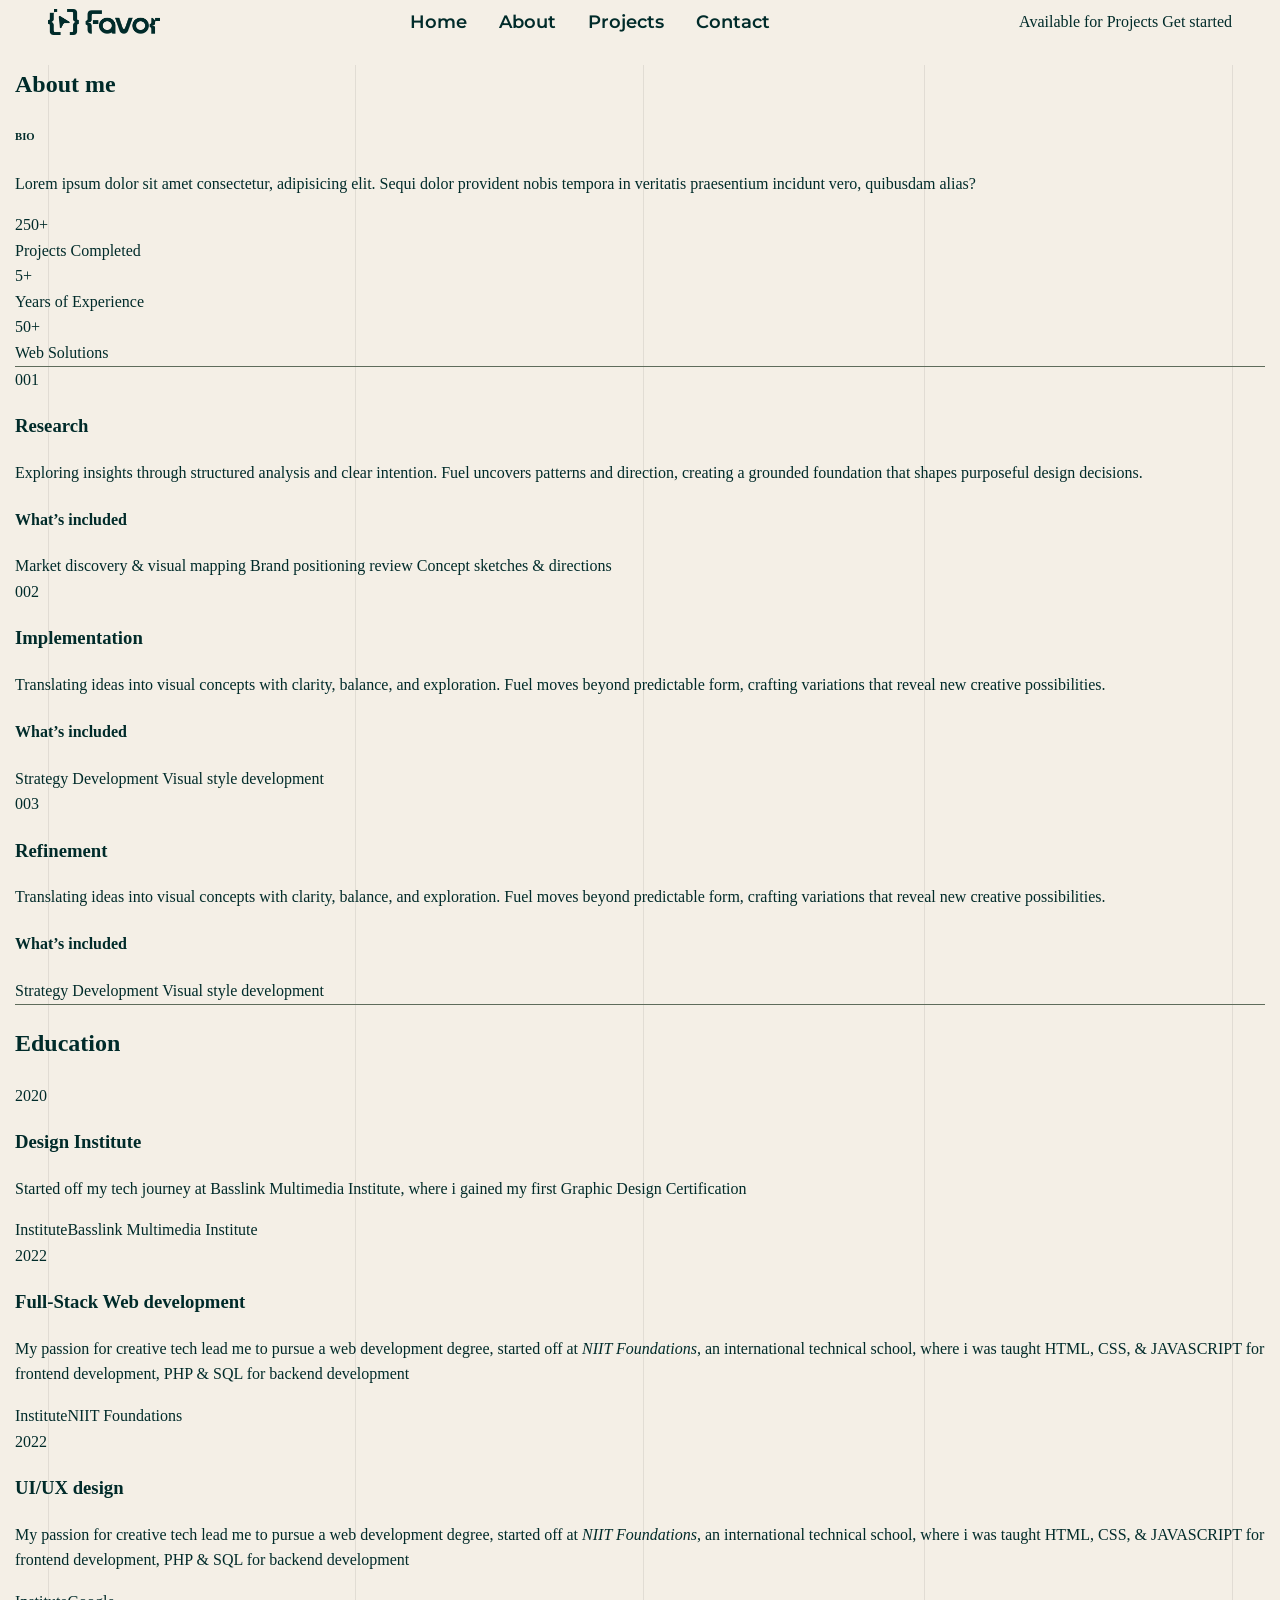
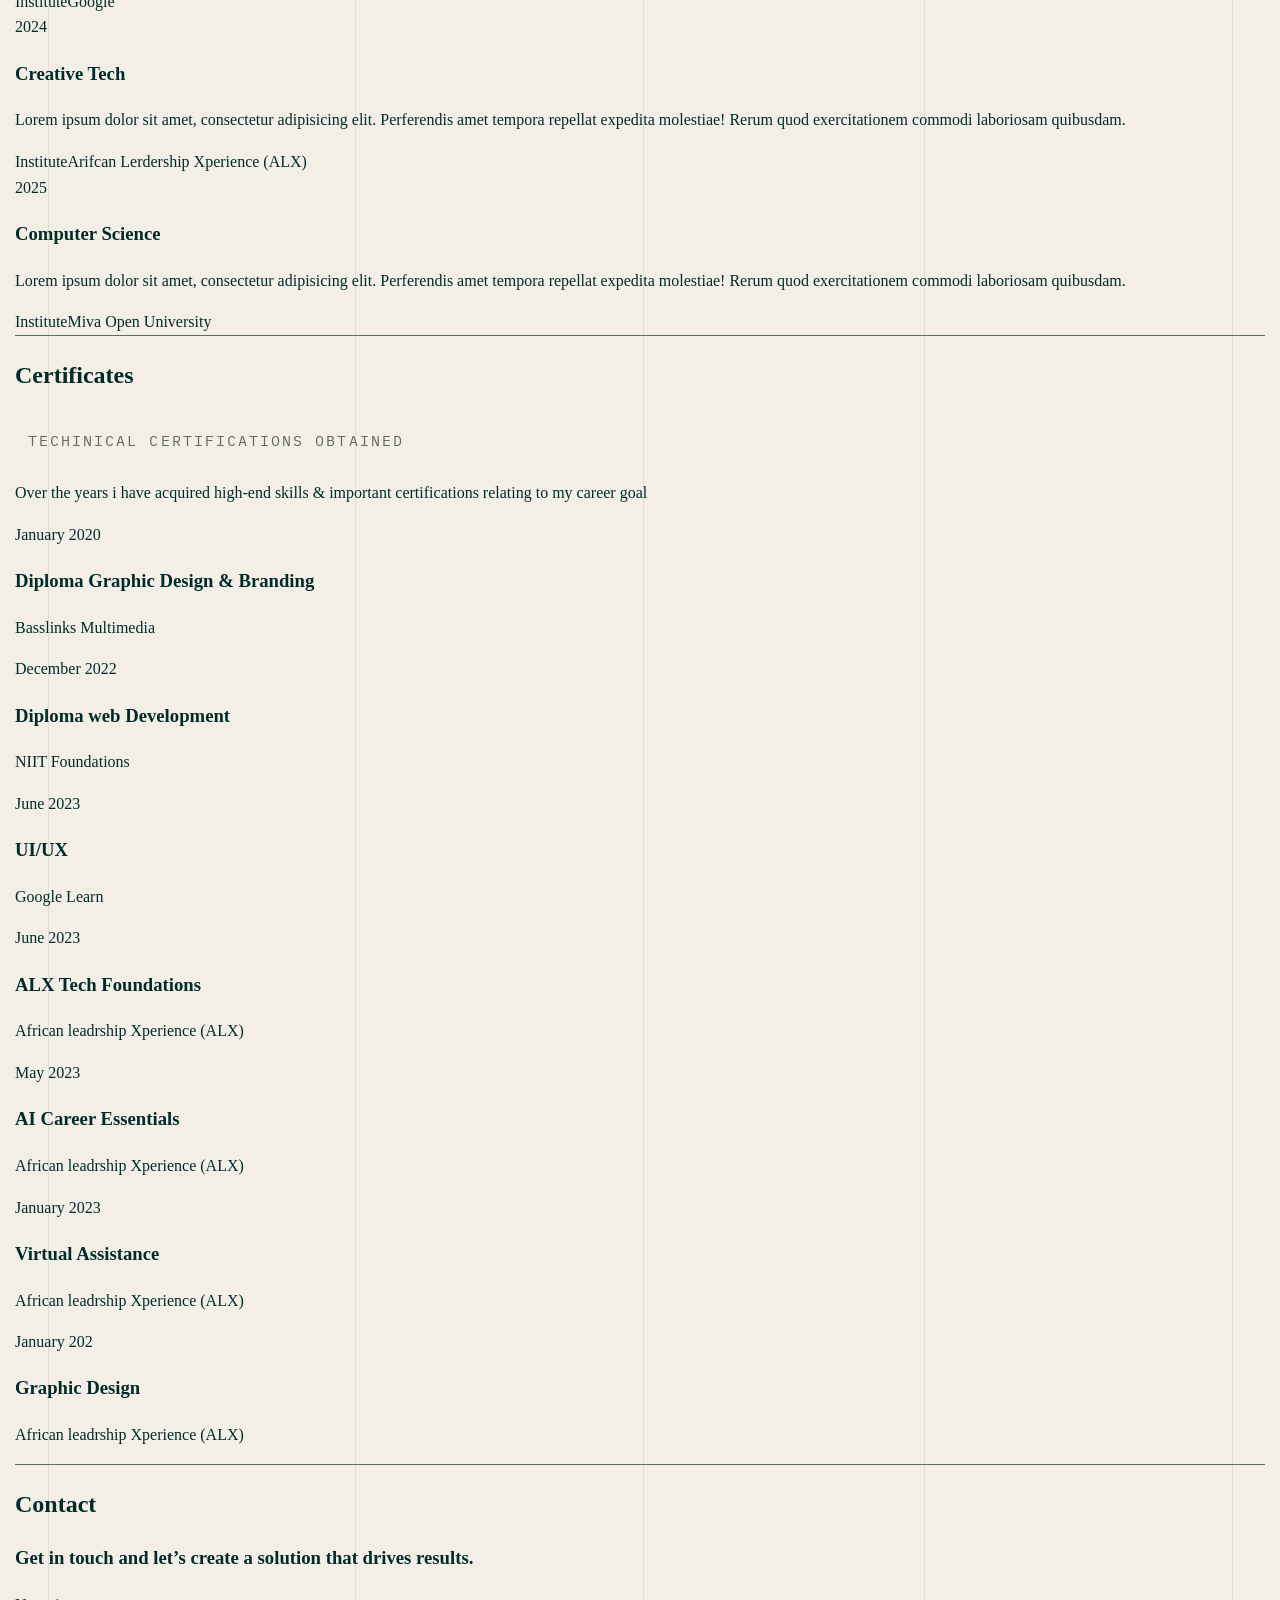
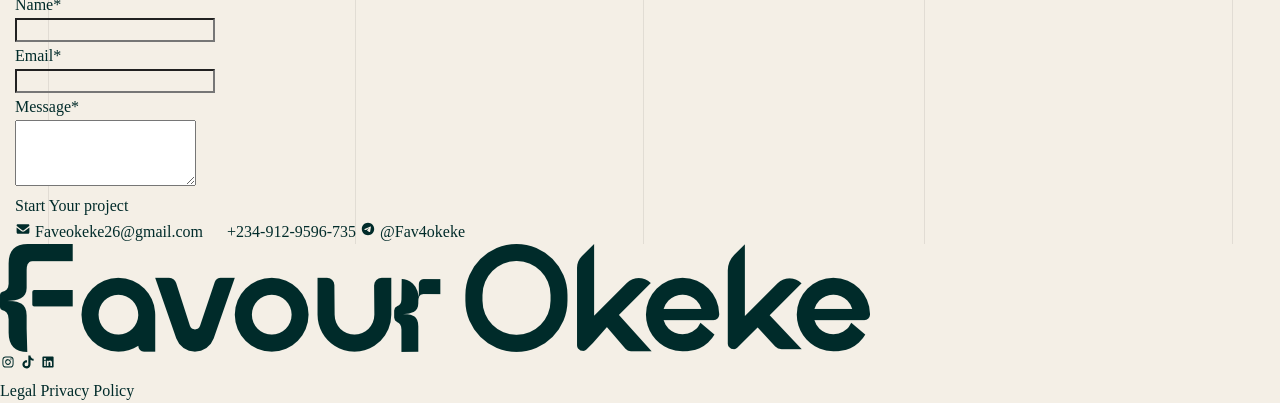
==== commit 7e73ab2d: "more styling" ====
--- a/about.html
+++ b/about.html
@@ -204,7 +204,7 @@
                 <a href="https://www.instagram.com/favo4r" class="icon"><img src="/assets/icons/instagram-brands-solid-full.svg" alt=""></a>
                 <a href="https://www.tiktok.com/@favee" class="icon"><img src="/assets/icons/tiktok-brands-solid-full.svg" alt=""></a>
                 <a href="https://www.linkedin.com/in/favo4r" class="icon"><img src="/assets/icons/linkedin-brands-solid-full.svg" alt=""></a>
-                <a href="https://github.com/favo4r" class="icon"><img src="/assets/icons/github-brands-solid-full.svg" alt=""></a>
+                <a href="https://github.com/favo4r" class="icon"> </a>
             </div>
             <a href="#">Legal</a>
             <a href="#">Privacy Policy</a>
--- a/assets/css/style.css
+++ b/assets/css/style.css
@@ -15,7 +15,7 @@
   --body-font: 'Inter', sans-serif;
   --mono-font: 'IBM Plex Mono', monospace;
 
-  --container: 1200px;
+  --container: 1250px;
   --gutter: clamp(1.20rem, 4vw, 3rem);
   --section-pad: clamp(4rem, 9vw, 7.5rem);
   --radius-s: 3px;
@@ -99,6 +99,29 @@
 main {
     display: block;
     overflow-x: clip;
+    background-image:
+    linear-gradient(to right, rgba(0,0,0,0.08) 1px, transparent 1px),
+    linear-gradient(to right, rgba(0,0,0,0.08) 1px, transparent 1px),
+    linear-gradient(to right, rgba(0,0,0,0.08) 1px, transparent 1px),
+    linear-gradient(to right, rgba(0,0,0,0.08) 1px, transparent 1px),
+    linear-gradient(to right, rgba(0,0,0,0.08) 1px, transparent 1px);
+
+  background-size: 
+    25% 100%,
+    25% 100%,
+    25% 100%,
+    25% 100%,
+    25% 100%;
+
+  background-position:
+    5% 0,
+    37% 0,
+    67% 0,
+    96.3% 0,
+    128.3% 0;
+
+  background-repeat: no-repeat;
+
 }
 
 main > section {
@@ -115,11 +138,12 @@
 .eyebrow, .label {
     display: inline-block;
     margin-bottom: 0.75rem;
+    margin-left: 0.8rem;
     font-family: var(--mono-font);
     font-size: 0.92rem;
     text-transform: uppercase;
     letter-spacing: 0.14em;
-    color: var(--bone-deep);
+    color: var(--line);
 }
 
 .sect-sub {
@@ -264,11 +288,257 @@
 }
 
 .hero {
+    position: relative;
+    text-align: left;
+}
+
+.hero-imgs {
+    position: relative;
+    height: 100vh;
+    overflow: hidden;
+    
+}
+
+.hero-image {
+    position: absolute;
+    inset: 0;
+    background-size: cover;
+    background-position: center;
+    transition: opacity 0.2s ease;
+}
+
+.dark {
+    background-image: url("/assets/images/hero\ image.png");
+    z-index: 1;
+    opacity: 1;
+}
+
+.bright {
+    background-image: url("/assets/images/hero-image.png");
+    z-index: 2;
+    opacity: 0;
+}
+
+.hero h1 {
+  font-size: clamp(3.5rem, 13vw, 12rem);
+  font-weight: 700;
+  font-family: var(--display-font);
+  margin: 0;
+  line-height: 0.8;
+}
+
+.hero h6 {
+  margin-bottom: 0;
+  margin-left: 0.8rem;
+  color: var(--line);
+}
+
+.hero p {
+  font-size: 0.75rem;
+  max-width: 82ch;
+  margin-bottom: 0;
+  font-weight: bold;
+  margin-top: 7rem;
+  font-family: var(--body-font);
+  color: var(--line);
+  border-bottom: var(--bone-deep) solid 1px;
+}
+
+.hero-texts {
+  display: flex;
+  flex-direction: row;
+  flex-wrap: wrap;
+  justify-content: space-between;
+  padding-top: 8rem;
+  padding-bottom: 2rem;
+}
+
+.hero-cta {
+    position: absolute;
+    bottom: 20px;
+    left: 18%;
+    transform: translateX(-50%);
+    display: flex;
+    gap: 20px;
+    z-index: 5;
+}
+
+.Intro-card {
+  display: flex;
+  justify-content: space-between;
+  align-items: flex-end;
+  padding-top: 8rem;
+}
+
+.Intro p {
+  font-size: 1.5rem;
+  max-width: 37ch;
+  margin: 0 1rem;
+  font-family: var(--display-font);
+  font-weight: 600;
+}
+
+.Intro blockquote {
+  font-family: var(--body-font);
+  font-size: 1.2rem;
+  line-height: normal;
+  font-weight: 500;
+  color: var(--bone-dim);
+  max-width: 25ch;
+  margin: 0;
+}
+
+.Intro .quote {
+  display: flex;
+  flex-direction: column;
+  justify-content: flex-end;
+  margin-left: 20rem;
+  margin-right: auto;
+}
+.quote-card {
+  display: inline-flex;
+  align-items: center;
+  gap: 0.75rem;
+  margin-top: 1rem;
+  line-height: 1.2;
+}
+
+.quote-card img {
+  width: 48px;
+  height: 48px;
+  border-radius: 50%;
+  object-fit: fill;
+  background: var(--ink-softer);
+}
+
+.quote-card .quote-name {
+  font-weight: 600;
+  font-size: 1.2rem;
   text-align: left;
- 
-}
-
-.hero h1 {
-  font-size: clamp(3.5rem, 13vw, 9rem);
-  font-weight: 500;
+}
+
+.quote-card .role {
+  font-size: 0.8rem;
+  color: var(--line);
+  text-align: left;
+}
+
+.stat {
+  display: flex;
+  flex-direction: column;
+}
+
+.intro-stat {
+  display: flex;
+
+  margin-left: 15px;
+  margin-top: 40px;
+  font-family: var(--display-font);
+  gap: clamp(2rem, 6vw, 5rem);
+  flex-wrap: wrap;
+}
+
+.intro-stat .stat-no {
+  font-size: 2.2rem;
+}
+
+.projects>h2,
+.more-projects>h2 {
+  display: inline-block;
+}
+
+.project-grid {
+  display: grid;
+  grid-template-rows: repeat(3, 1fr);
+  gap: 0.2rem;
+  margin-top: 2.5rem;
+}
+
+
+.project-card a {
+    display: grid;
+    grid-template-columns: 1fr auto 1fr;
+    align-items: center;
+    border-top: 1px solid var(--bone-deep);
+    height: 350px;
+    text-decoration: none;
+    color: inherit;
+}
+
+
+/* LEFT SIDE */
+.project-content {
+    justify-self: start;
+}
+
+
+/* CENTER IMAGE */
+.project-card > a > img {
+    width: 600px;
+    object-fit: cover;
+    justify-self: center;
+}
+
+
+/* RIGHT SIDE */
+.project-meta {
+    justify-self: end;
+    text-align: right;
+
+    display: flex;
+    flex-direction: column;
+    align-items: flex-end;
+}
+
+.project-meta .duration,
+.project-meta .field {
+    opacity: 0;
+    transform: translateX(30px);
+    transition: .4s ease;
+}
+
+
+.project-card:hover .duration,
+.project-card:hover .field {
+    opacity: 1;
+    transform: translateX(0);
+}
+
+.project-content .cta {
+    opacity: 0;
+    transform: translateY(10px);
+    transition: .4s ease;
+}
+
+.project-card:hover .cta {
+    opacity: 1;
+    transform: translateY(0);
+}
+
+.filter-tabs {
+  display: flex;
+  gap: 0.5rem;
+  margin-bottom: 1rem;
+  flex-wrap: wrap;
+}
+
+.filter-tabs button {
+  padding: 0.55em 1.2em;
+  border-radius: 100px;
+  font-size: 0.85rem;
+  border: 1px solid var(--line-strong);
+  color: var(--bone-dim);
+  transition: background 0.25s var(--ease), color 0.25s var(--ease), border-color 0.25s var(--ease);
+}
+
+.filter-tabs li.active button,
+.filter-tabs button.active {
+  background: var(--brass);
+  color: var(--ink);
+  border-color: var(--brass);
+}
+
+.filter-tabs button:hover:not(.active) {
+  border-color: var(--brass);
+  color: var(--bone);
 }
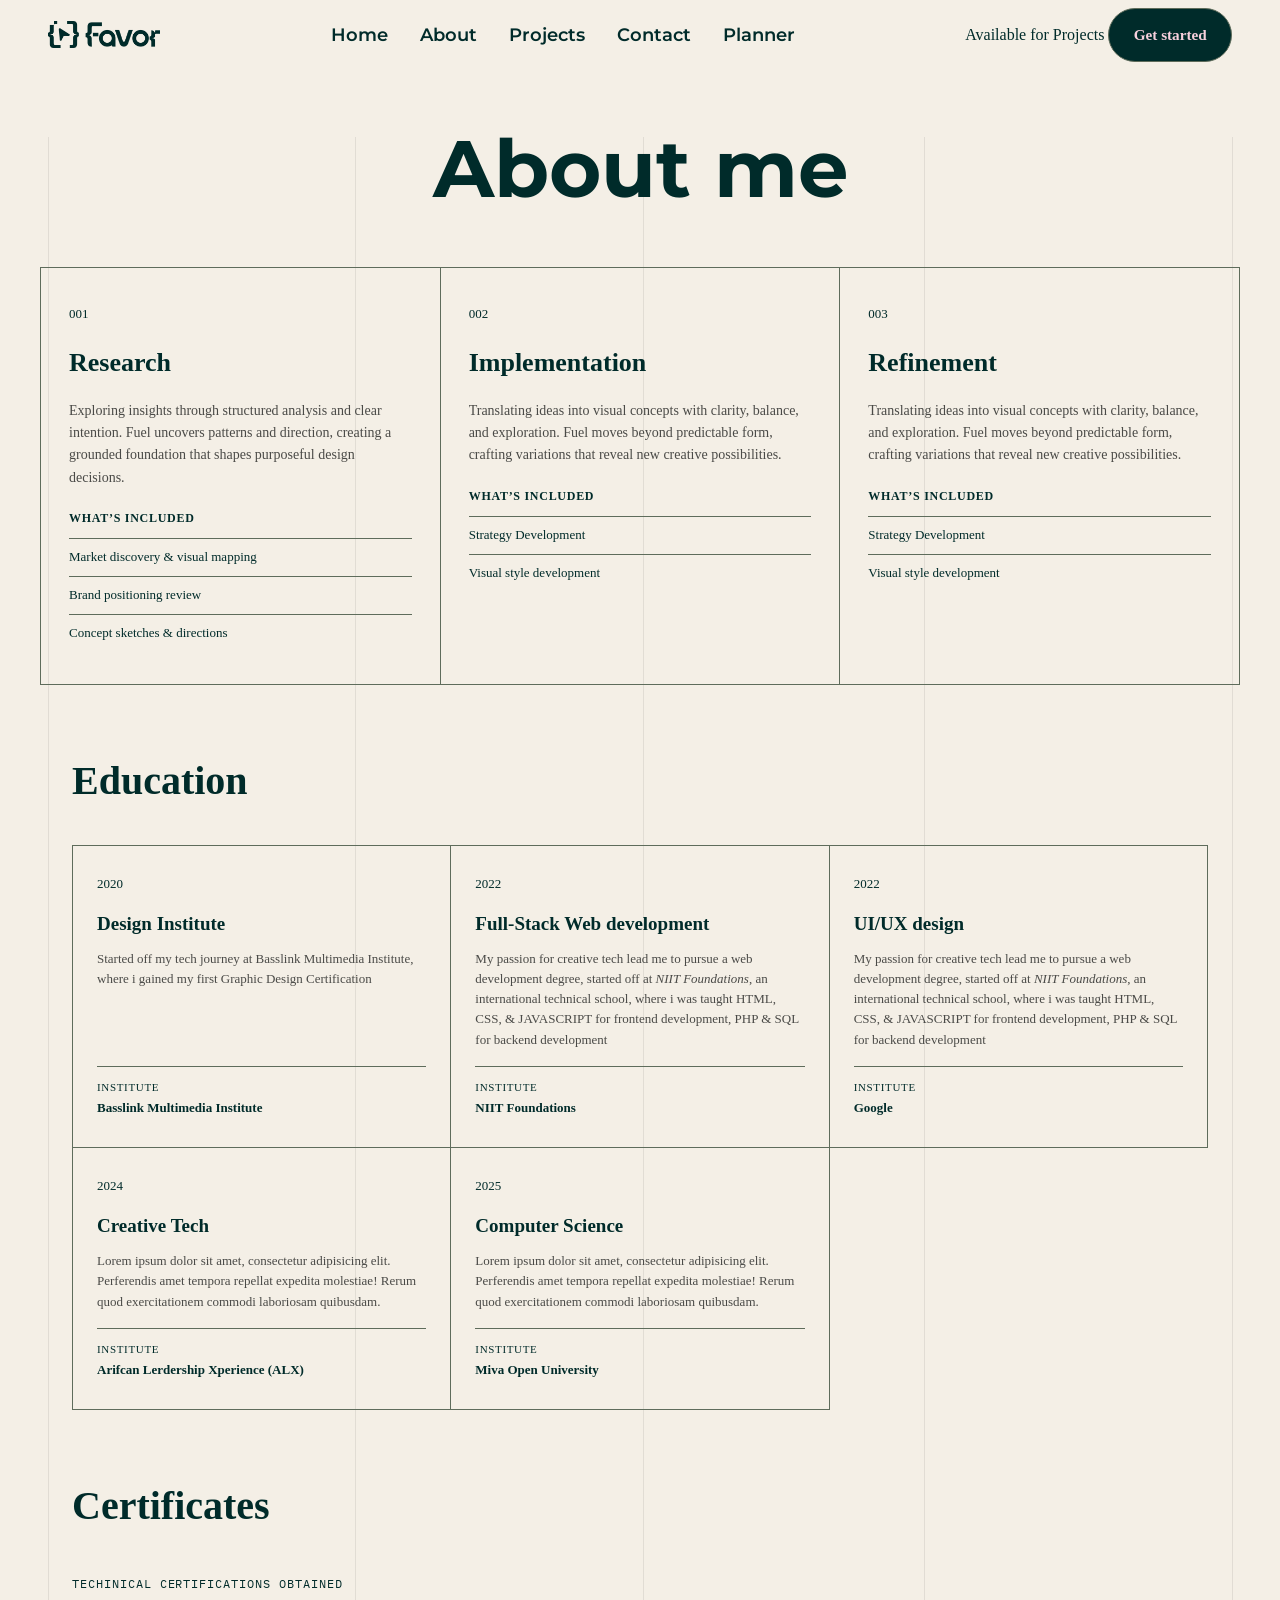
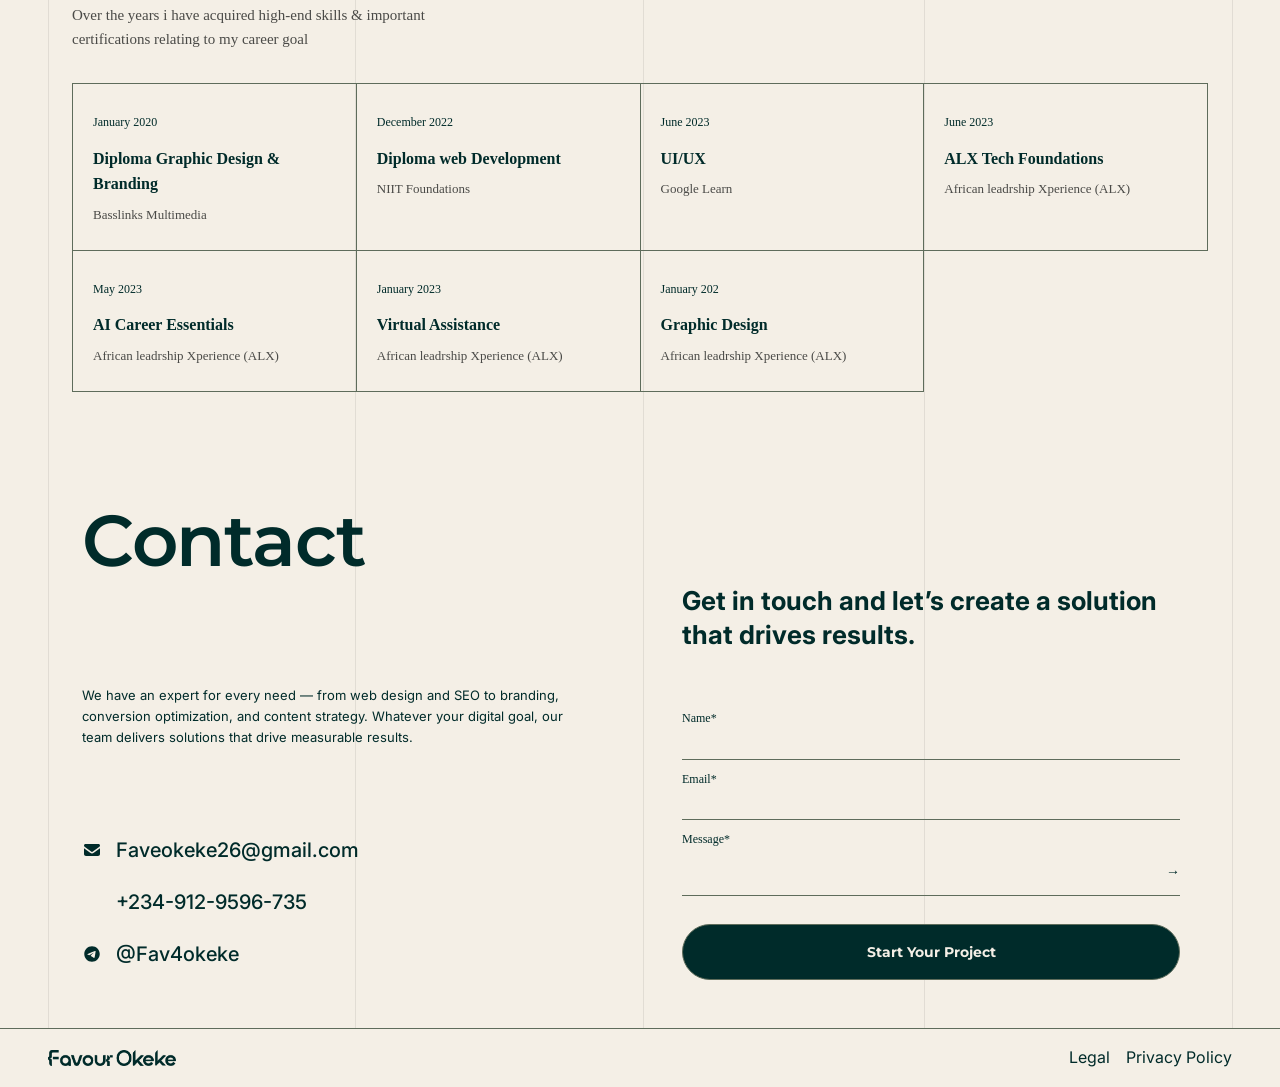
==== commit 4a7975c8: "styling new pages" ====
--- a/about.html
+++ b/about.html
@@ -18,36 +18,20 @@
                 <li><a href="/about.html">About</a></li>
                 <li><a href="/projects.html">Projects</a></li>
                 <li><a href="/contact.html">Contact</a></li>  
+                <li><a href="/planner.html">Planner</a></li>
             </ul>
         </nav>
         <span>
             Available for Projects
-            <a href="#">Get started</a>
+            <a href="/contact.html" class="btn btn-primary">Get started</a>
         </span>
     </header>
 
     <main>
 
         <!-- === HERO === -->
-        <section>
+        <section class="about-hero">
             <h1>About me</h1>
-            <h6>BIO</h6>
-            <p>Lorem ipsum dolor sit amet consectetur, adipisicing elit. Sequi dolor provident nobis tempora in veritatis praesentium incidunt vero, quibusdam alias?</p>
-            <div>
-                <div class="hero-stat">
-                <div class="stat">
-                    <span class="stat-no">250+</span>
-                    <span class="stat-label">Projects Completed</span>
-                </div>
-                <div class="stat">
-                    <span class="stat-no">5+</span>
-                    <span class="stat-label">Years of Experience</span>
-                </div>
-                <div class="stat">
-                    <span class="stat-no">50+</span>
-                    <span class="stat-label">Web Solutions</span>
-                </div>
-            </div>
         </section>
 
         <!-- === PROCESS === -->
@@ -172,28 +156,63 @@
 
          <!-- === CONTACT === -->
          <section class="contact">
-            <h2>Contact</h2>
-            <h3>Get in touch and let’s create a solution that drives results.</h3>
-            <div contact-form>
+            <div class="col col-title">
+                <h2>Contact</h2>
+        
+                <div class="copy">
+                    <p>We have an expert for every need — from web design and SEO to branding,
+                        conversion optimization, and content strategy. Whatever your digital goal,
+                        our team delivers solutions that drive measurable results.</p>
+                </div>
+                <div class="contact-details">
+                    <div class="detail-row">
+                        <img class="icon" src="/assets/icons/envelope-solid-full.svg" alt="">
+                        <div class="text-group">
+        
+                            <a href="mailto:Faveokeke26@gmail.com">Faveokeke26@gmail.com</a>
+                        </div>
+                    </div>
+                    <div class="detail-row">
+                        <img class="icon" src="/assets/icons/square-whatsapp-solid-full.svg" alt="">
+                        <div class="text-group">
+                            <a href="https://wa.me/2349129596735">+234-912-9596-735</a>
+                        </div>
+                    </div>
+                    <div class="detail-row">
+                        <img class="icon" src="/assets/icons/telegram-brands-solid-full.svg" alt="">
+                        <div class="text-group">
+                            <a href="https://t.me/Fav4okeke">@Fav4okeke</a>
+                        </div>
+                    </div>
+                </div>
+            </div>
+        
+            <div class="col col-form">
+                <h3 class="headline">Get in touch and let&rsquo;s create a solution that drives results.</h3>
+        
                 <form action="">
-                    <label for="name">Name*</label> <br>
-                    <input type="text" name="Name" id="name"> <br>
-                    <label for="email">Email*</label> <br>
-                    <input type="text" name="email" id="email"> <br>
-                    <label for="message">Message*</label> <br>
-                    <textarea name="message" rows="4" cols=""></textarea>
-                </form>      
-            </div>
-            <a href="" type="submit">Start Your project</a>
-            <div class="contact-details">
-                <img class="icon" src="/assets/icons/envelope-solid-full.svg" alt="">
-                <a href="mailto:Faveokeke26@gmail.com">Faveokeke26@gmail.com</a>
-                <img class="icon" src="/assets/icons/square-whatsapp-solid-full.svg" alt="">
-                <a href="https://wa.me/2349129596735">+234-912-9596-735</a>
-                <img class="icon" src="/assets/icons/telegram-brands-solid-full.svg" alt="">
-                <a href="https://t.me/Fav4okeke">@Fav4okeke</a>
-            </div>
-         </section>
+                    <div class="field">
+                        <label for="name">Name*</label>
+                        <input type="text" name="Name" id="name">
+                    </div>
+                    <div class="field">
+                        <label for="email">Email*</label>
+                        <input type="text" name="email" id="email">
+                    </div>
+                    <div class="field message">
+                        <label for="message">Message*</label>
+                        <textarea name="message" id="message" rows="2"></textarea>
+                        <span class="arrow">&#8594;</span>
+                    </div>
+                </form>
+                <div class="contact-cta">
+                    <a href="" class="btn btn-primary">Start Your Project</a>
+                </div>
+        
+        
+        
+            </div>
+        </section>
     </main>
 
     <!-- === FOOTER ==== -->
@@ -204,11 +223,14 @@
                 <a href="https://www.instagram.com/favo4r" class="icon"><img src="/assets/icons/instagram-brands-solid-full.svg" alt=""></a>
                 <a href="https://www.tiktok.com/@favee" class="icon"><img src="/assets/icons/tiktok-brands-solid-full.svg" alt=""></a>
                 <a href="https://www.linkedin.com/in/favo4r" class="icon"><img src="/assets/icons/linkedin-brands-solid-full.svg" alt=""></a>
-                <a href="https://github.com/favo4r" class="icon"> </a>
-            </div>
-            <a href="#">Legal</a>
-            <a href="#">Privacy Policy</a>
+                <a href="https://github.com/favo4r" class="icon"><img src="/assets/icons/github-brands-solid-full.svg" alt=""></a>
+            </div>
+            <div class="footer-links">
+                <a href="#">Legal</a>
+                <a href="#">Privacy Policy</a>
+            </div>
+            
         </div>
-    </footer>
+    </footer> 
 </body>
 </html>
--- a/assets/css/style.css
+++ b/assets/css/style.css
@@ -23,13 +23,24 @@
   --ease: cubic-bezier(0.22, 0.61, 0.36, 1);
 }
 
-*, *::before, *::after { box-sizing: border-box; }
-
-html { scroll-behavior: smooth; }
+*,
+*::before,
+*::after {
+  box-sizing: border-box;
+}
+
+html {
+  scroll-behavior: smooth;
+}
 
 @media (prefers-reduced-motion: reduce) {
-  html { scroll-behavior: auto; }
-  *, *::before, *::after {
+  html {
+    scroll-behavior: auto;
+  }
+
+  *,
+  *::before,
+  *::after {
     animation-duration: 0.01ms !important;
     animation-iteration-count: 1 !important;
     transition-duration: 0.01ms !important;
@@ -47,66 +58,72 @@
   -webkit-font-smoothing: antialiased;
 }
 
-img { 
-    max-width: 100%; 
-    display: block; 
-}
-
-video { 
-    max-width: 100%; 
+img {
+  max-width: 100%;
+  display: block;
+}
+
+video {
+  max-width: 100%;
 }
 
 a {
-    color: inherit;
-    text-decoration: none;
-}
-
-ul, ol { margin: 0; padding: 0; list-style: none; }
-
-button, input {
-    font-family: inherit;
-    font-size: inherit;
-    color: inherit;
+  color: inherit;
+  text-decoration: none;
+}
+
+ul,
+ol {
+  margin: 0;
+  padding: 0;
+  list-style: none;
+}
+
+button,
+input {
+  font-family: inherit;
+  font-size: inherit;
+  color: inherit;
 }
 
 button {
-    background: none;
-    border: none;
-    cursor: pointer;
+  background: none;
+  border: none;
+  cursor: pointer;
 }
 
 input {
-    background: none;
+  background: none;
 }
 
 :focus-visible {
-    outline: 2px solid var(--accent-color);
-    outline-offset: 3px;
+  outline: 2px solid var(--accent-color);
+  outline-offset: 3px;
 }
 
 .sr-only {
-    position: absolute;
-    width: 1px;
-    height: 1px;
-    padding: 0;
-    margin: -1px;
-    overflow: hidden;
-    clip: rect(0, 0, 0, 0);
-    white-space: nowrap;
-    border: 0;
+  position: absolute;
+  width: 1px;
+  height: 1px;
+  padding: 0;
+  margin: -1px;
+  overflow: hidden;
+  clip: rect(0, 0, 0, 0);
+  white-space: nowrap;
+  border: 0;
 }
 
 main {
-    display: block;
-    overflow-x: clip;
-    background-image:
-    linear-gradient(to right, rgba(0,0,0,0.08) 1px, transparent 1px),
-    linear-gradient(to right, rgba(0,0,0,0.08) 1px, transparent 1px),
-    linear-gradient(to right, rgba(0,0,0,0.08) 1px, transparent 1px),
-    linear-gradient(to right, rgba(0,0,0,0.08) 1px, transparent 1px),
-    linear-gradient(to right, rgba(0,0,0,0.08) 1px, transparent 1px);
-
-  background-size: 
+  display: block;
+  overflow-x: clip;
+  background-image:
+    linear-gradient(to right, rgba(0, 0, 0, 0.08) 1px, transparent 1px),
+    linear-gradient(to right, rgba(0, 0, 0, 0.08) 1px, transparent 1px),
+    linear-gradient(to right, rgba(0, 0, 0, 0.08) 1px, transparent 1px),
+    linear-gradient(to right, rgba(0, 0, 0, 0.08) 1px, transparent 1px),
+    linear-gradient(to right, rgba(0, 0, 0, 0.08) 1px, transparent 1px);
+
+  background-size:
     25% 100%,
     25% 100%,
     25% 100%,
@@ -124,43 +141,45 @@
 
 }
 
-main > section {
-    max-width: var(--container);
-    margin: 0 auto;
-    border-top: 1px solid var(--line);
-    position: relative;
-}
-
-main > section:first-child {
-    border-top: none;
-}
-
-.eyebrow, .label {
-    display: inline-block;
-    margin-bottom: 0.75rem;
-    margin-left: 0.8rem;
-    font-family: var(--mono-font);
-    font-size: 0.92rem;
-    text-transform: uppercase;
-    letter-spacing: 0.14em;
-    color: var(--line);
+.section {
+  max-width: var(--container);
+  margin: 0 auto;
+  border-top: 1px solid var(--bone-deep);
+  position: relative;
+}
+
+.section:first-child {
+  border-top: none;
+}
+
+.eyebrow,
+.label {
+  display: inline-block;
+  margin-bottom: 0.75rem;
+  margin-left: 0.8rem;
+  font-family: var(--mono-font);
+  font-size: 0.92rem;
+  text-transform: uppercase;
+  letter-spacing: 0.14em;
+  color: var(--line);
 }
 
 .sect-sub {
-    font-size: 1.6rem;
-    max-width: 42ch;
-    color: var(--bone-deep);
-}
-
- /*REVEAL ANIMATION (applied via JS)*/
+  font-size: 1.6rem;
+  max-width: 42ch;
+  color: var(--bone-deep);
+}
+
+/*REVEAL ANIMATION (applied via JS)*/
 .reveal {
   opacity: 0;
   transform: translateY(28px);
   transition: opacity 0.8s var(--ease), transform 0.8s var(--ease);
 }
-.reveal.is-visible { 
-    opacity: 1; 
-    transform: translateY(0); 
+
+.reveal.is-visible {
+  opacity: 1;
+  transform: translateY(0);
 }
 
 .btn {
@@ -209,114 +228,106 @@
   color: var(--brass-bright);
 }
 
-.icon {
-  display: inline-flex;
+header {
+  position: sticky;
+  display: flex;
+  justify-content: space-between;
+  top: 0;
+  z-index: 100;
   align-items: center;
-  justify-content: center;
-  width: 1em;
-  height: 1em;
-  font-style: normal;
-  line-height: 1;
-}
-
-header {
-    position: sticky;
-    display: flex;
-    justify-content: space-between;
-    top: 0;
-    z-index: 100;
-    align-items: center;
-    gap: 1.5rem;
-    padding: 0.5rem var(--gutter);
-    background: var(--bone-faint);
-    backdrop-filter: blur(14px);
-    border-bottom: 1px solid transparent;
-    transition: border-color 0.3s var(--ease), padding 0.3s var(--ease);
+  gap: 1.5rem;
+  padding: 0.5rem var(--gutter);
+  background: var(--bone-faint);
+  backdrop-filter: blur(14px);
+  border-bottom: 1px solid transparent;
+  transition: border-color 0.3s var(--ease), padding 0.3s var(--ease);
 }
 
 .header.scrolled {
-   
-    border-bottom-color: var(--line);
+
+  border-bottom-color: var(--line);
 }
 
 .logo {
-    display: inline-block;
-    width: 7rem;
-    object-fit: contain;
-
-}
-
-.nav-links ul{
-    display: flex;
-    gap: 2rem;
+  display: inline-block;
+  width: 7rem;
+  object-fit: contain;
+
+}
+
+.nav-links ul {
+  display: flex;
+  gap: 2rem;
 }
 
 .nav-links a {
-    font-family: var(--display-font);
-    font-size: 1.1rem;
-    font-weight: 600;
-    color: var(--forest-green);
-    transition: color 0.3s var(--ease);
+  font-family: var(--display-font);
+  font-size: 1.1rem;
+  font-weight: 600;
+  color: var(--forest-green);
+  transition: color 0.3s var(--ease);
 }
 
 .nav-links a:hover {
-    color: var(--line);
+  color: var(--line);
 }
 
 .nav-links a:hover::after {
-    right: 0;
-}
-
-.menu-toggle { 
-    display: none; 
-    font-size: 1.4rem; 
-    color: var(--bone); 
+  right: 0;
+}
+
+.menu-toggle {
+  display: none;
+  font-size: 1.4rem;
+  color: var(--bone);
 }
 
 @media (max-width: 860px) {
-    .nav-links {
-        display: none;
-    }
-    .menu-toggle {
-        display: block;
-        width: 3nrem;
-    }
-    .btn {
-        padding: 0.4em 1.2em;
-        width: 100%;
-    }
+  .nav-links {
+    display: none;
+  }
+
+  .menu-toggle {
+    display: block;
+    width: 3nrem;
+  }
+
+  .btn {
+    padding: 0.4em 1.2em;
+    width: 100%;
+  }
 }
 
 .hero {
-    position: relative;
-    text-align: left;
+  position: relative;
+  text-align: left;
 }
 
 .hero-imgs {
-    position: relative;
-    height: 100vh;
-    overflow: hidden;
-    
+  position: relative;
+  height: 100vh;
+  overflow: hidden;
+
 }
 
 .hero-image {
-    position: absolute;
-    inset: 0;
-    background-size: cover;
-    background-position: center;
-    transition: opacity 0.2s ease;
+  position: absolute;
+  inset: 0;
+  background-size: cover;
+  background-position: center;
+  transition: opacity 0.2s ease;
 }
 
 .dark {
-    background-image: url("/assets/images/hero\ image.png");
-    z-index: 1;
-    opacity: 1;
+  background-image: url("/assets/images/hero\ image.png");
+  z-index: 1;
+  opacity: 1;
 }
 
 .bright {
-    background-image: url("/assets/images/hero-image.png");
-    z-index: 2;
-    opacity: 0;
+  background-image: url("/assets/images/hero-image.png");
+  z-index: 2;
+  opacity: 0;
 }
 
 .hero h1 {
@@ -354,13 +365,13 @@
 }
 
 .hero-cta {
-    position: absolute;
-    bottom: 20px;
-    left: 18%;
-    transform: translateX(-50%);
-    display: flex;
-    gap: 20px;
-    z-index: 5;
+  position: absolute;
+  bottom: 20px;
+  left: 18%;
+  transform: translateX(-50%);
+  display: flex;
+  gap: 20px;
+  z-index: 5;
 }
 
 .Intro-card {
@@ -395,6 +406,7 @@
   margin-left: 20rem;
   margin-right: auto;
 }
+
 .quote-card {
   display: inline-flex;
   align-items: center;
@@ -430,7 +442,6 @@
 
 .intro-stat {
   display: flex;
-
   margin-left: 15px;
   margin-top: 40px;
   font-family: var(--display-font);
@@ -442,9 +453,12 @@
   font-size: 2.2rem;
 }
 
-.projects>h2,
-.more-projects>h2 {
-  display: inline-block;
+.Projects>.section>h2 {
+  display: block;
+  font-family: var(--display-font);
+  font-size: 6.5rem;
+  font-weight: 700;
+  justify-self: center;
 }
 
 .project-grid {
@@ -452,67 +466,143 @@
   grid-template-rows: repeat(3, 1fr);
   gap: 0.2rem;
   margin-top: 2.5rem;
+  margin-bottom: 5.5rem;
+  border-bottom: var(--bone-deep) solid 1px;
 }
 
 
 .project-card a {
-    display: grid;
-    grid-template-columns: 1fr auto 1fr;
-    align-items: center;
-    border-top: 1px solid var(--bone-deep);
-    height: 350px;
-    text-decoration: none;
-    color: inherit;
-}
-
-
-/* LEFT SIDE */
+  display: grid;
+  grid-template-columns: 1fr auto 1fr;
+  align-items: center;
+  border-top: 1px solid var(--bone-deep);
+  height: 350px;
+  text-decoration: none;
+  color: inherit;
+}
+
+
+
 .project-content {
-    justify-self: start;
-}
-
-
-/* CENTER IMAGE */
-.project-card > a > img {
-    width: 600px;
-    object-fit: cover;
-    justify-self: center;
-}
-
-
-/* RIGHT SIDE */
+  display: flex;
+  flex-direction: column;
+  justify-content: center;
+  justify-self: start;
+  height: 100%;
+  padding-top: 60px;
+  position: relative;
+  width: 100%;
+}
+
+.project-card>a>img {
+  width: 600px;
+  object-fit: cover;
+  justify-self: center;
+  height: 350px;
+}
+
 .project-meta {
-    justify-self: end;
-    text-align: right;
-
-    display: flex;
-    flex-direction: column;
-    align-items: flex-end;
-}
-
-.project-meta .duration,
-.project-meta .field {
-    opacity: 0;
-    transform: translateX(30px);
-    transition: .4s ease;
-}
-
-
-.project-card:hover .duration,
-.project-card:hover .field {
-    opacity: 1;
-    transform: translateX(0);
-}
-
-.project-content .cta {
-    opacity: 0;
-    transform: translateY(10px);
-    transition: .4s ease;
+  justify-self: end;
+  height: 100%;
+  text-align: right;
+  justify-content: center;
+  display: flex;
+  flex-direction: column;
+  align-items: flex-end;
+  transition: 0.5s ease;
+  position: relative;
+  width: 100%;
+}
+
+.project-meta .meta-icon {
+  width: 34px;
+}
+
+.content-title {
+  position: absolute;
+  top: 50%;
+  left: 0;
+  transform: translateY(-50%);
+  transition: .5s ease;
+}
+
+.content-title p {
+  font-family: var(--display-font);
+  font-size: 1.1rem;
+  font-weight: 600;
+  line-height: 0;
+}
+
+.content-title .tagline {
+  font-family: var(--body-font);
+  font-size: 0.85rem;
+  color: var(--line);
+
+}
+
+.meta-text p {
+  font-family: var(--body-font);
+  font-size: 0.85rem;
+  font-weight: 600;
+}
+
+.duration span,
+.field span {
+  color: var(--line);
+  font-size: 0.85rem;
+  font-weight: 600;
+  display: block;
+}
+
+.cta {
+  position: absolute;
+  bottom: 50%;
+  left: 0;
+  opacity: 0;
+  transform: translateY(30px);
+  transition: .5s ease;
+  font-family: var(--display-font);
+}
+
+.project-card:hover .content-title {
+  top: 0;
+  transform: translateY(0);
 }
 
 .project-card:hover .cta {
-    opacity: 1;
-    transform: translateY(0);
+  bottom: 0;
+  opacity: 1;
+  transform: translateY(0);
+}
+
+.meta-icon {
+  position: absolute;
+  top: 50%;
+  right: 0;
+  transform: translateY(-50%);
+  transition: top .5s ease, transform .5s ease;
+}
+
+/* Meta info starts hidden below */
+.meta-text {
+  position: absolute;
+  right: 0;
+  bottom: 0;
+  opacity: 0;
+  transform: translateY(30px);
+  text-align: right;
+  transition: opacity .5s ease, transform .5s ease;
+}
+
+/* Hover */
+.project-card:hover .meta-icon {
+  top: 0;
+  transform: translateY(0);
+}
+
+.project-card:hover .meta-text {
+  opacity: 1;
+  transform: translateY(0);
 }
 
 .filter-tabs {
@@ -541,4 +631,755 @@
 .filter-tabs button:hover:not(.active) {
   border-color: var(--brass);
   color: var(--bone);
+}
+
+
+
+.Skillset {
+  background: var(--forest-green);
+
+
+}
+
+.skill-intro>h2 {
+  font-family: var(--display-font);
+  font-size: 4.5rem;
+  font-weight: 600;
+  color: var(--accent-color);
+  margin: 0;
+}
+
+.skill-intro>p {
+  font-family: var(--body-font);
+  font-size: 1.3rem;
+  max-width: 47ch;
+  line-height: 1.3;
+  color: var(--bone-faint);
+}
+
+.skill-intro>p>span {
+  color: var(--line);
+}
+
+.skill-intro {
+  display: flex;
+  flex-direction: row;
+  justify-content: space-between;
+  padding-top: 6rem;
+}
+
+.skill-list-wrapper {
+  display: flex;
+  flex-wrap: wrap;
+  justify-content: space-between;
+  color: var(--bone-faint);
+  padding-top: 3rem;
+}
+
+.skill-list-wrapper .skill-list {
+  display: flex;
+  flex-direction: column;
+  border-top: 1px solid var(--line);
+  width: 25%;
+}
+
+.skill-list-wrapper .skill-update {
+  font-family: var(--display-font);
+  font-size: 0.85rem;
+  margin: 0.5rem 0;
+  width: 48%;
+  text-align: top;
+  border-top: 1px solid var(--line);
+}
+
+.service-grid {
+  display: flex;
+  flex-direction: column;
+  margin-top: 2.5rem;
+  margin-bottom: 5.5rem;
+  padding-bottom: 7rem;
+  color: var(--bone-faint);
+  border-top: var(--line) solid 1px;
+}
+
+.service-card {
+  display: flex;
+  flex-direction: row;
+  align-items: center;
+  justify-content: space-between;
+  min-height: 150px;
+  border-bottom: 0.2px solid var(--line);
+}
+
+.service-card img {
+  width: 30px;
+  height: 30px;
+  margin-left: 15px;
+}
+
+.service-card h3 {
+  font-family: var(--display-font);
+  font-size: 1.8rem;
+  text-align: left;
+  font-weight: 600;
+}
+
+.service-card a {
+  font-family: var(--body-font);
+  display: block;
+  font-size: 2.1rem;
+  text-align: left;
+  font-weight: 400;
+  color: var(--bone-faint);
+  margin-right: 15px;
+}
+
+.testimonial-list {
+  display: flex;
+  margin-left: 4rem;
+  overflow-x: auto;
+  scrollbar-width: none;
+  padding-bottom: 0.5rem;
+  width: 90%;
+}
+
+.testimonial-list::-webkit-scrollbar {
+  display: none;
+}
+
+.testimonial-card {
+  position: relative;
+  flex: 0 0 min(320px, 82vw);
+  border: 1px solid var(--line);
+  border-radius: var(--radius-m);
+  padding: 1.75rem;
+}
+
+.testimonial-card img {
+  width: 44px;
+  height: 44px;
+  border-radius: 50%;
+  object-fit: cover;
+  margin-bottom: 0.75rem;
+  background: var(--ink-softer);
+}
+
+.testimonial-card .icon-quote {
+  position: absolute;
+  top: 1.5rem;
+  right: 1.5rem;
+}
+
+.testimonial-card .name {
+  font-weight: 600;
+  font-size: 0.95rem;
+}
+
+.testimonial-card .company {
+  font-size: 0.8rem;
+  color: var(--bone-faint);
+  margin-bottom: 0.75rem;
+}
+
+.testimonial-card .quote {
+  font-family: var(--font-display);
+  font-style: italic;
+  font-size: 1.05rem;
+  margin-bottom: 1rem;
+}
+
+.testimonial-card .rating {
+  display: inline-flex;
+  align-items: center;
+  gap: 0.35em;
+  font-family: var(--font-mono);
+  font-size: 0.8rem;
+  color: var(--brass);
+}
+
+.testimonials>h2 {
+  font-size: clamp(1.6rem, 3vw, 2.2rem);
+  margin-top: 3rem;
+}
+
+.trust-badges {
+  display: flex;
+  align-items: center;
+  gap: 0.75rem;
+  margin: 1.5rem 0;
+  flex-wrap: wrap;
+}
+
+.trust-badges img {
+  width: 34px;
+  height: 34px;
+  border-radius: 50%;
+  object-fit: cover;
+  margin-left: -10px;
+  background: var(--ink-softer);
+}
+
+.trust-badges img:first-child {
+  margin-left: 0;
+}
+
+.trust-badges .stat {
+  font-family: var(--font-mono);
+  font-size: 0.82rem;
+  color: var(--bone-dim);
+}
+
+.contact {
+  max-width: 1200px;
+  margin-left: 1rem;
+  display: flex;
+  flex-direction: row;
+  justify-content: space-between;
+  grid-template-columns: 1.1fr 1fr 1.3fr;
+}
+
+.col {
+  padding: 48px 36px;
+  display: flex;
+  flex-direction: column;
+  width: 100%;
+  margin-left: 30px;
+}
+
+/* ---------- col 1: heading + copy + specialties ---------- */
+.col-title h2 {
+  margin: 0;
+  font-size: 72px;
+  font-weight: 600;
+  letter-spacing: -0.02em;
+  line-height: 1;
+  font-family: var(--display-font);
+}
+
+.col .col-title .brand {
+  margin: 6px 0 0 0;
+  font-size: 13px;
+  color: var(--muted);
+}
+
+.copy {
+  margin-top: auto;
+  font-size: 13px;
+  line-height: 1.6;
+  color: var(--muted);
+  max-width: 70ch;
+  font-family: var(--body-font);
+}
+
+.specialties {
+  margin-top: 32px;
+  padding-top: 24px;
+}
+
+.specialties p.label {
+  font-size: 11px;
+  text-transform: uppercase;
+  letter-spacing: 0.08em;
+  color: var(--forest-green);
+  margin: 0 0 14px 0;
+}
+
+/* ---------- col 2: center accent ---------- */
+.col-mid {
+  align-items: flex-start;
+  justify-content: flex-start;
+}
+
+.badge {
+  display: flex;
+  align-items: center;
+  gap: 8px;
+  font-size: 11px;
+  color: var(--muted);
+  border: 1px solid var(--line);
+  border-radius: 999px;
+  padding: 6px 14px;
+}
+
+.badge .dot {
+  width: 6px;
+  height: 6px;
+  border-radius: 50%;
+  background: var(--ink);
+}
+
+/* ---------- col 3: headline + form + contact details ---------- */
+.headline {
+  font-size: 26px;
+  font-weight: 700;
+  line-height: 1.3;
+  font-family: var(--body-font);
+  margin: 0 0 auto 0;
+  padding-top: 80px;
+  max-width: 100%;
+}
+
+form {
+  margin-top: 48px;
+}
+
+.field {
+  border-bottom: 1px solid var(--line);
+  padding: 10px 0;
+  display: flex;
+  flex-direction: column;
+}
+
+.field label {
+  font-size: 12px;
+  color: var(--muted);
+  margin-bottom: 4px;
+}
+
+.field input,
+.field textarea {
+  background: transparent;
+  border: none;
+  color: var(--ink);
+  font-size: 14px;
+  font-family: inherit;
+  resize: none;
+  outline: none;
+  padding: 0;
+}
+
+.field.message {
+  position: relative;
+}
+
+.field.message .arrow {
+  position: absolute;
+  right: 0;
+  bottom: 12px;
+  color: var(--muted);
+  font-size: 14px;
+}
+
+.contact-cta .btn-primary {
+  display: inline-block;
+  margin-top: 28px;
+  background: var(--forest-green);
+  color: var(--bone-faint);
+  text-decoration: none;
+  font-size: 14px;
+  font-family: var(--display-font);
+  font-weight: 700;
+  text-align: center;
+  padding: 16px 0;
+  border-radius: 999px;
+  width: 100%;
+}
+
+.contact-details {
+  margin-top: 40px;
+  padding-top: 24px;
+}
+
+.detail-row {
+  display: flex;
+  align-items: center;
+  gap: 14px;
+  padding: 10px 0;
+}
+
+.detail-row .icon {
+  width: 20px;
+}
+
+.detail-row .text-group p.label {
+  margin: 0;
+  font-size: 11px;
+  color: var(--muted);
+}
+
+.detail-row .text-group a {
+  color: var(--ink);
+  text-decoration: none;
+  font-size: 20px;
+  font-weight: 500;
+  font-family: var(--body-font);
+}
+
+.detail-row .text-group a:hover {
+  text-decoration: underline;
+}
+
+@media (max-width: 900px) {
+  .contact {
+    grid-template-columns: 1fr;
+  }
+
+  .col-title h2 {
+    font-size: 40px;
+  }
+}
+
+.team-groups {}
+
+.team-group-list {
+  display: grid;
+  grid-template-columns: repeat(3, 1fr);
+  gap: 2rem;
+}
+
+.team-group h3 {
+  font-size: 1.2rem;
+}
+
+.group-focus {
+  font-size: 0.82rem;
+  color: var(--bone-faint);
+  margin: 0.4rem 0 1.5rem;
+}
+
+.member-list li {
+  display: flex;
+  align-items: center;
+  gap: 0.75rem;
+  padding: 0.75rem 0;
+  border-top: 1px solid var(--line);
+}
+
+.member-list img {
+  width: 36px;
+  height: 36px;
+  border-radius: 50%;
+  object-fit: cover;
+  background: var(--ink-softer);
+}
+
+.member-list .name {
+  font-size: 0.9rem;
+  flex: 1;
+}
+
+.member-list .index {
+  font-family: var(--font-mono);
+  font-size: 0.75rem;
+  color: var(--bone-faint);
+}
+
+.about-team,
+.about-clients {
+  text-align: center;
+}
+
+.about-team h2,
+.about-clients h2 {
+  font-size: clamp(1.6rem, 3vw, 2.2rem);
+  max-width: 26ch;
+  margin: 0 auto 1rem;
+}
+
+.about-team .section-sub,
+.about-clients .section-sub {
+  margin: 0 auto;
+}
+
+.clients-strip {
+  text-align: center;
+}
+
+.clients-strip h2 {
+  font-size: clamp(1.6rem, 3vw, 2.2rem);
+  margin-bottom: 2rem;
+}
+
+.clients-strip .logo-strip {
+  justify-content: center;
+}
+
+.clients-strip .logo-strip img {
+  height: 28px;
+  width: auto;
+  opacity: 0.6;
+  filter: grayscale(1);
+}
+
+.story h2 {
+  font-size: clamp(1.8rem, 3.4vw, 2.6rem);
+  margin-bottom: 3rem;
+}
+
+.timeline {
+  border-top: 1px solid var(--line);
+}
+
+.timeline-item {
+  position: relative;
+  padding: 2rem 0 2rem 2rem;
+  border-bottom: 1px solid var(--line);
+  display: grid;
+  grid-template-columns: 5rem 1fr;
+  gap: 1.5rem;
+}
+
+.timeline-marker {
+  position: absolute;
+  left: 0;
+  top: 2.3rem;
+}
+
+.timeline-item .year {
+  font-family: var(--font-display);
+  font-size: 1.6rem;
+  color: var(--brass-bright);
+}
+
+.timeline-item .team-size,
+.timeline-item .location {
+  display: block;
+  font-family: var(--font-mono);
+  font-size: 0.72rem;
+  color: var(--bone-faint);
+  margin-top: 0.25rem;
+}
+
+.timeline-item h3 {
+  font-size: 1.15rem;
+  margin-bottom: 0.4rem;
+}
+
+.timeline-item p {
+  color: var(--bone-dim);
+  font-size: 0.95rem;
+  max-width: 56ch;
+}
+
+.awards h2 {
+  font-size: clamp(1.8rem, 3.4vw, 2.6rem);
+}
+
+.awards-list {
+  margin-top: 2.5rem;
+  border-top: 1px solid var(--line);
+}
+
+.award-item a {
+  display: flex;
+  align-items: center;
+  gap: 1.25rem;
+  padding: 1.5rem 0;
+  border-bottom: 1px solid var(--line);
+  transition: padding-left 0.3s var(--ease);
+}
+
+.award-item a:hover {
+  padding-left: 0.75rem;
+  color: var(--brass-bright);
+}
+
+.award-item .icon-award {
+  color: var(--brass);
+  font-size: 1.2rem;
+}
+
+.award-item .date {
+  font-family: var(--font-mono);
+  font-size: 0.75rem;
+  color: var(--bone-faint);
+  width: 7rem;
+  flex-shrink: 0;
+}
+
+.award-item h3 {
+  font-size: 1.1rem;
+  flex: 1;
+}
+
+.award-item p {
+  font-size: 0.88rem;
+  color: var(--bone-dim);
+}
+
+.award-item .icon-arrow-up-right {
+  margin-left: auto;
+}
+
+@media (max-width: 760px) {
+  .team-group-list {
+    grid-template-columns: 1fr;
+  }
+
+  .timeline-item {
+    grid-template-columns: 1fr;
+    padding-left: 1.5rem;
+  }
+}
+
+.process-grid{
+    display:grid;
+    grid-template-columns: repeat(3, 1fr);
+    border-top: 1px solid var(--line);
+    border-left: 1px solid var(--line);
+    max-width: 1200px;
+    margin: 0 auto 64px;
+  }
+  .process-card{
+    border-right: 1px solid var(--line);
+    border-bottom: 1px solid var(--line);
+    padding: 32px 28px;
+  }
+  .process-card > span{
+    font-size: 13px;
+    color: var(--muted);
+  }
+  .process-card h3{
+    margin: 16px 0 16px 0;
+    font-size: 26px;
+    font-weight: 800;
+  }
+  .process-card .included p{
+    font-size: 14px;
+    line-height: 1.6;
+    color: #4a4a47;
+    margin: 0 0 20px 0;
+  }
+  .process-card .included h4{
+    margin: 0 0 10px 0;
+    font-size: 12px;
+    text-transform: uppercase;
+    letter-spacing: 0.06em;
+    color: var(--muted);
+  }
+  .process-card .included span{
+    display:block;
+    font-size: 13px;
+    padding: 8px 0;
+    border-top: 1px solid var(--line);
+  }
+  .process-card .included span:empty{ display:none; }
+ 
+  /* ============ EDUCATION ============ */
+  .education{ max-width: 1200px; margin: 0 auto 64px; padding: 0 32px; }
+  .education h2, .certicate h2{
+    font-size: 40px;
+    font-weight: 800;
+    margin: 0 0 32px 0;
+  }
+  .education-grid{
+    display:grid;
+    grid-template-columns: repeat(3, 1fr);
+    border-top: 1px solid var(--line);
+    border-left: 1px solid var(--line);
+  }
+  .education-grid > div{
+    border-right: 1px solid var(--line);
+    border-bottom: 1px solid var(--line);
+    padding: 28px 24px;
+    display:flex;
+    flex-direction:column;
+    min-height: 220px;
+  }
+  .education-grid > div > span:first-child{
+    font-size: 13px;
+    color: var(--muted);
+  }
+  .education-grid h3{
+    font-size: 19px;
+    font-weight: 800;
+    margin: 14px 0 10px 0;
+  }
+  .education-grid p{
+    font-size: 13px;
+    line-height: 1.55;
+    color: #4a4a47;
+    margin: 0;
+    flex-grow: 1;
+  }
+  .education-grid .Institute,
+  .education-grid .institute{
+    margin-top: 16px;
+    padding-top: 12px;
+    border-top: 1px solid var(--line);
+    font-size: 13px;
+    font-weight: 700;
+  }
+  .education-grid .Institute span,
+  .education-grid .institute span{
+    display:block;
+    font-size: 11px;
+    font-weight: 400;
+    text-transform: uppercase;
+    letter-spacing: 0.06em;
+    color: var(--muted);
+    margin-bottom: 2px;
+  }
+ 
+  .about-hero h1{
+    font-size: 5rem;
+    font-weight: 700;
+    font-family: var(--display-font);
+    
+    text-align: center;
+    line-height: 0.8;
+  }
+  /* ============ CERTIFICATES ============ */
+  .certicate{ max-width: 1200px; margin: 0 auto 64px; padding: 0 32px; }
+  .certicate .eyebrow{
+    font-size: 12px;
+    text-transform: uppercase;
+    letter-spacing: 0.08em;
+    color: var(--muted);
+    margin: 0 0 10px 0;
+  }
+  .certicate .sub-sect{
+    font-size: 15px;
+    color: #4a4a47;
+    max-width: 50ch;
+    margin: 0 0 32px 0;
+  }
+  .certificate-grid{
+    display:grid;
+    grid-template-columns: repeat(4, 1fr);
+    border-top: 1px solid var(--line);
+    border-left: 1px solid var(--line);
+  }
+  .certificate-card{
+    border-right: 1px solid var(--line);
+    border-bottom: 1px solid var(--line);
+    padding: 24px 20px;
+  }
+  .certificate-card > span{
+    font-size: 12px;
+    color: var(--muted);
+  }
+  .certificate-card h3{
+    font-size: 16px;
+    font-weight: 800;
+    margin: 12px 0 8px 0;
+  }
+  .certificate-card p{
+    font-size: 13px;
+    color: #4a4a47;
+    margin: 0;
+  }
+
+.footer-content {
+  display: flex;
+  justify-content: space-between;
+  align-items: center;
+  padding: 1rem var(--gutter);
+  border-top: 1px solid var(--line);
+}
+
+.footer-logo {
+  width: 8rem;
+  object-fit: contain;
+}
+
+.footer-links {
+  display: flex;
+  gap: 1rem;
+  font-family: var(--body-font);
+}
+
+.footer-social {
+  display: flex;
+  gap: 1rem;
 }
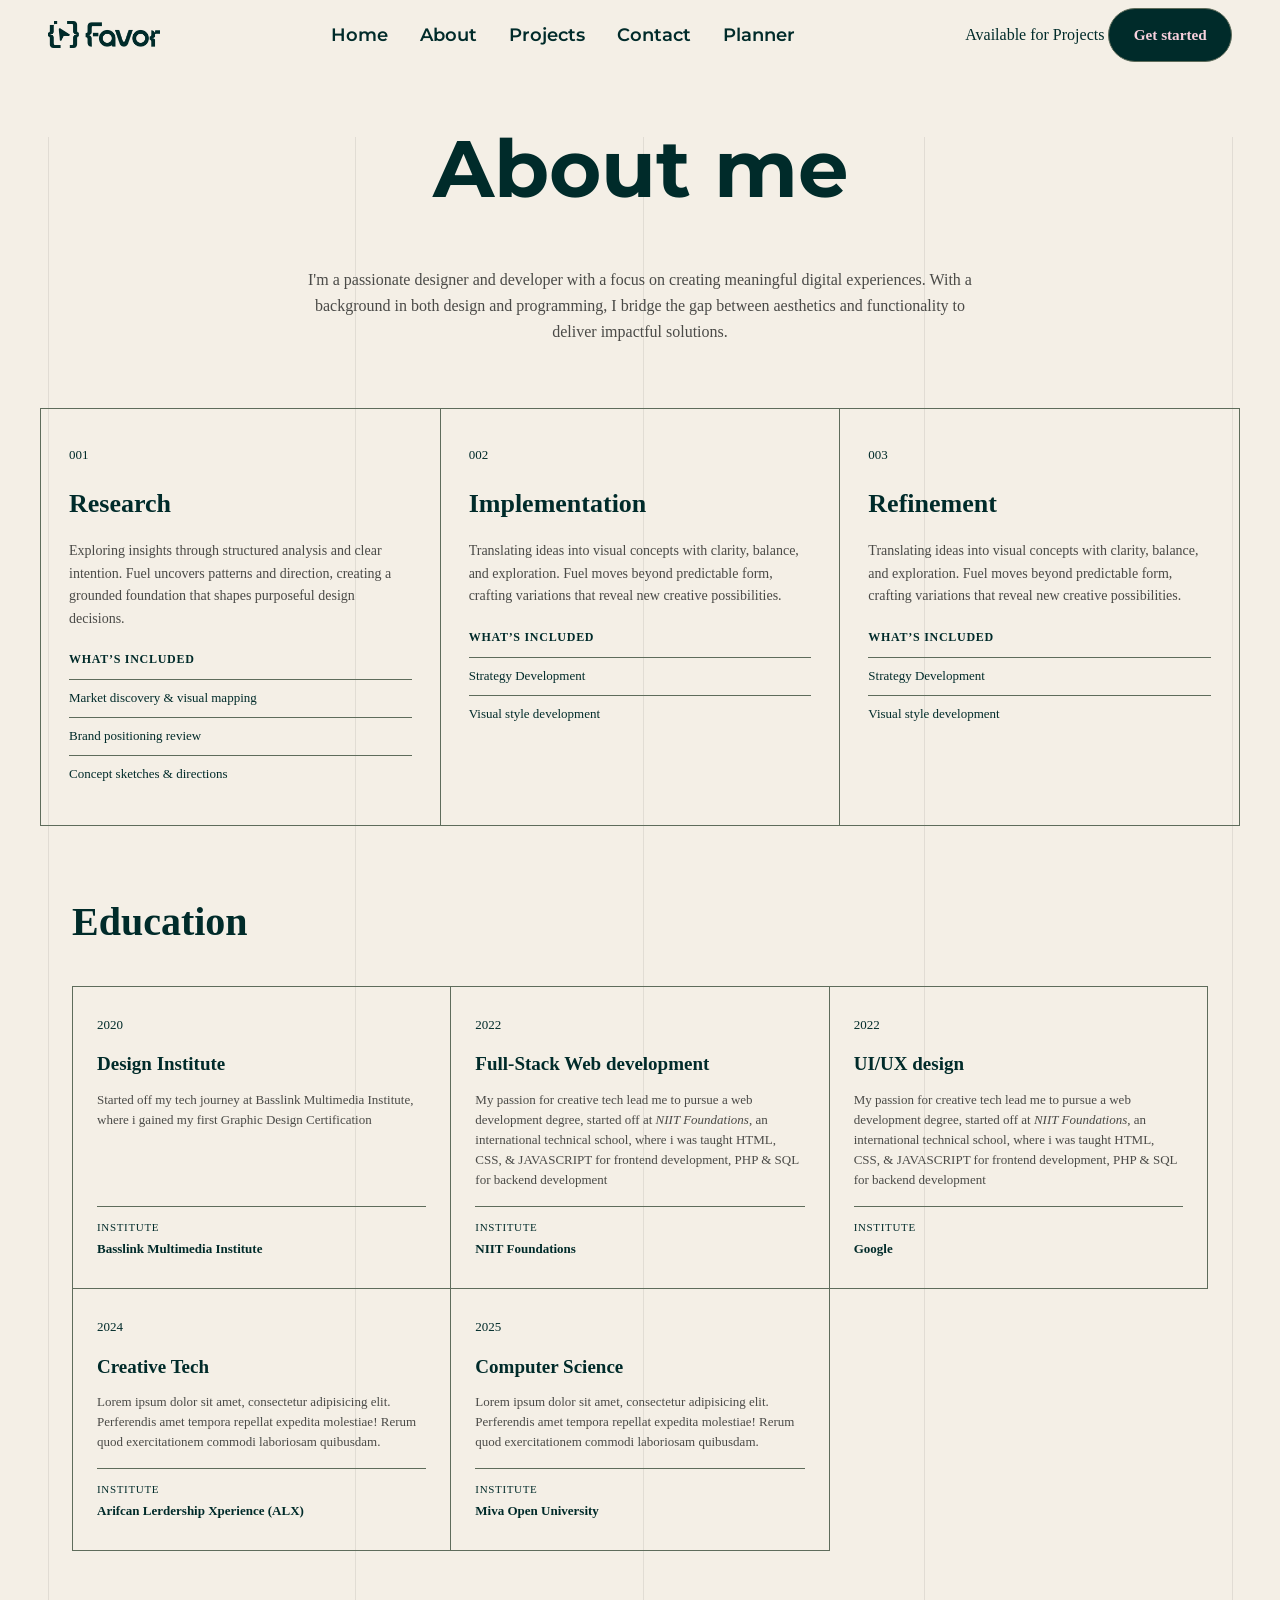
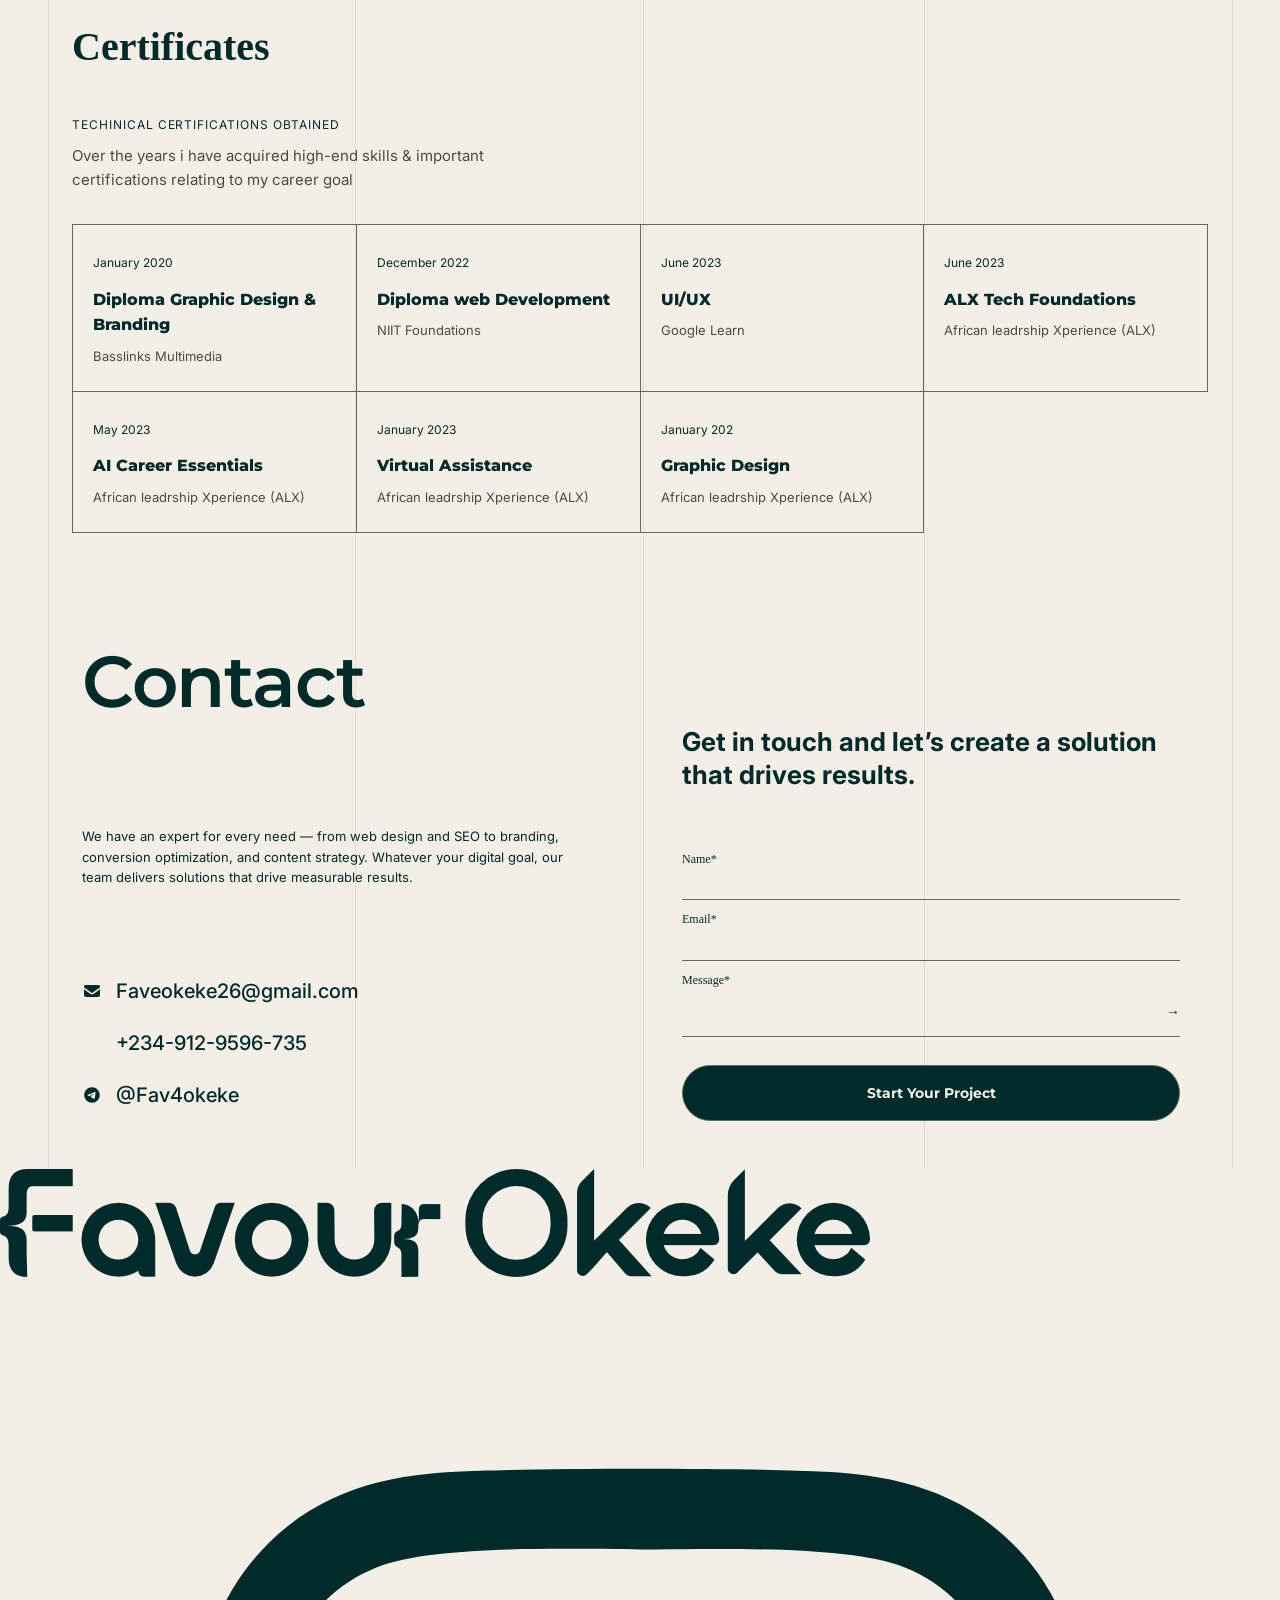
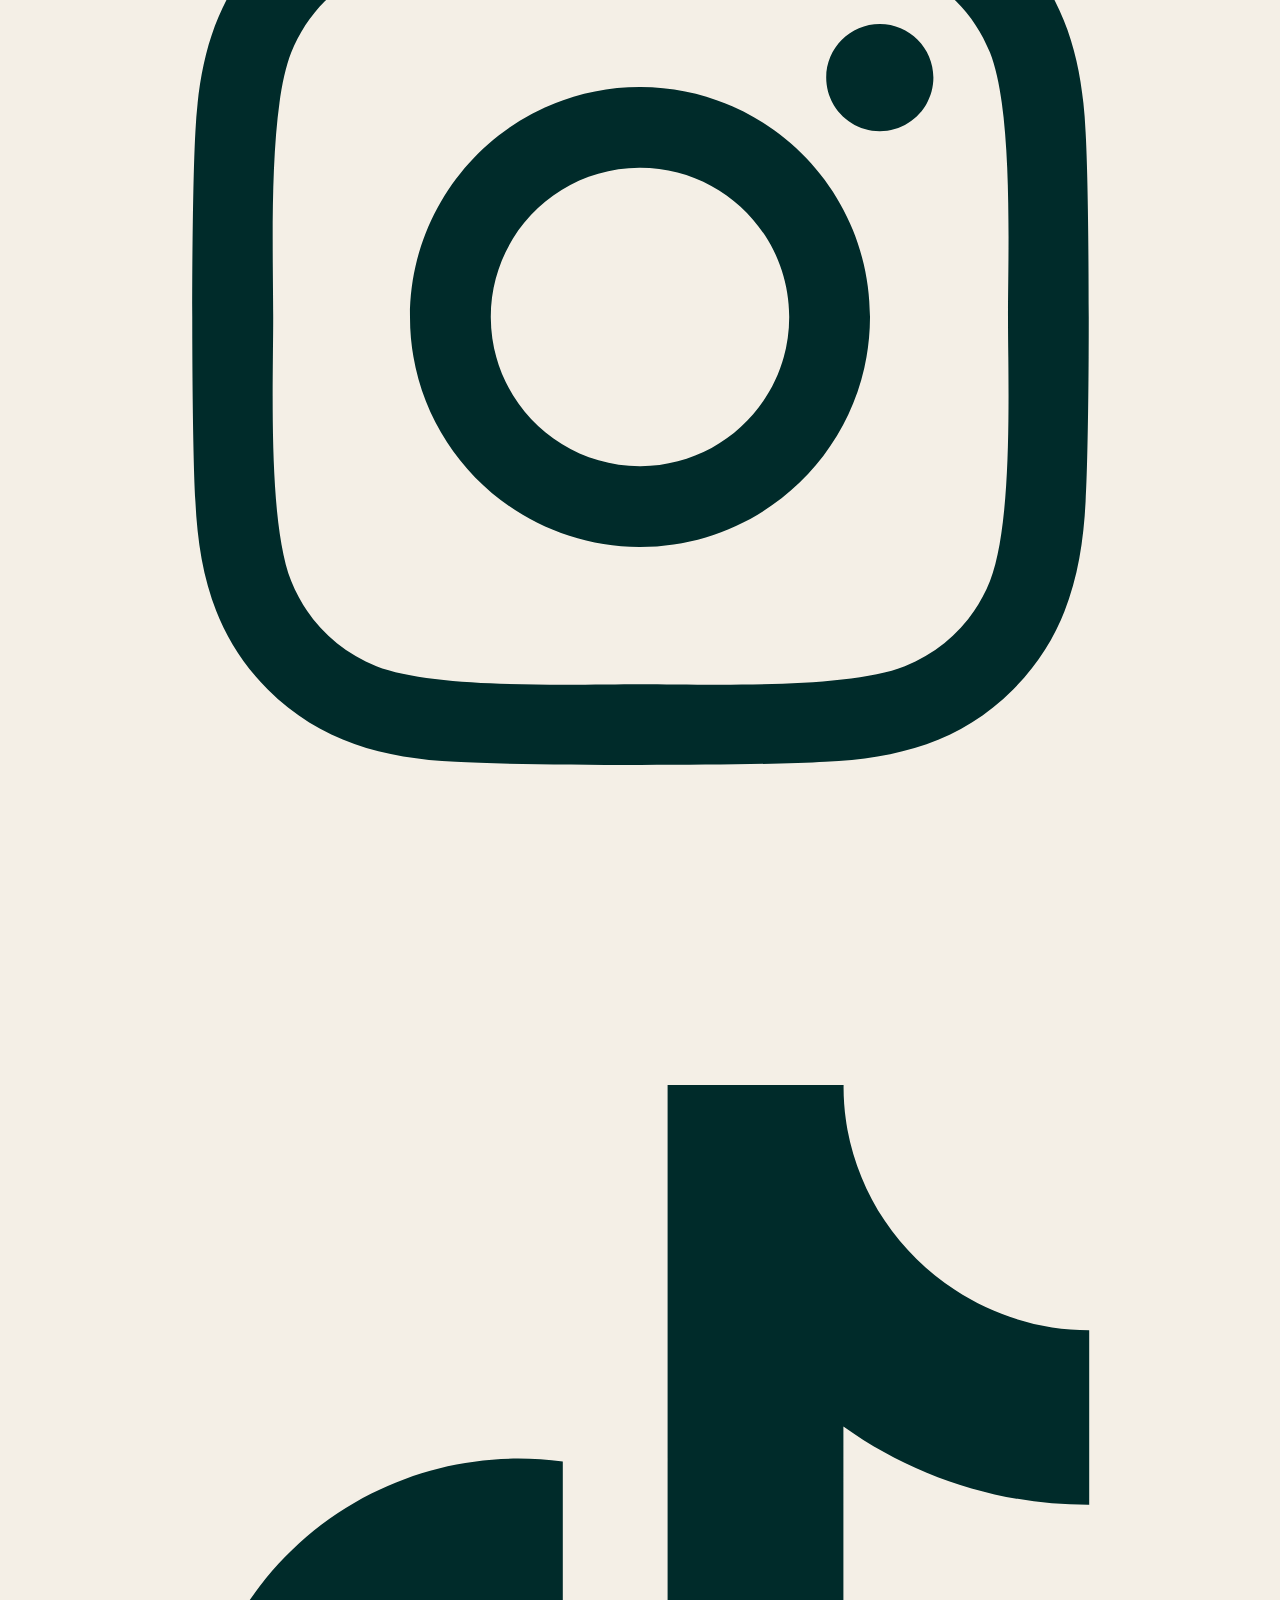
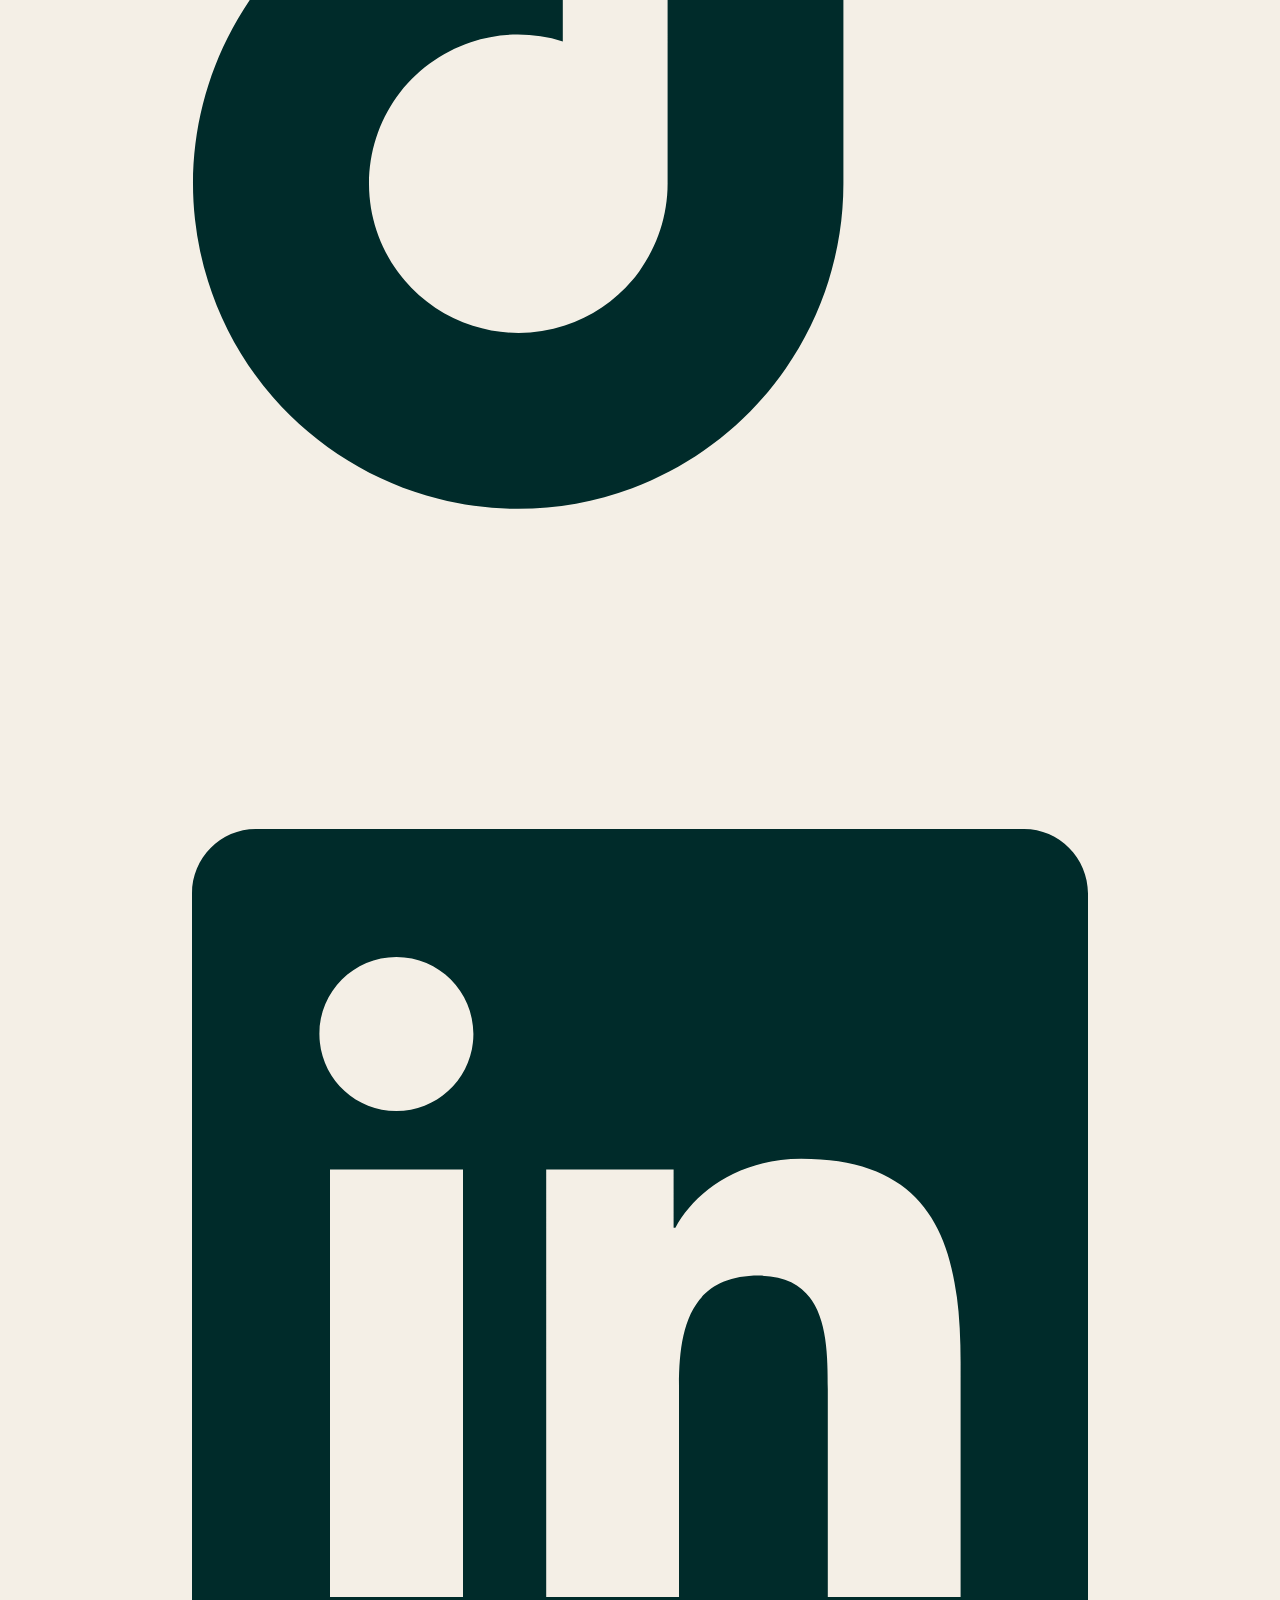
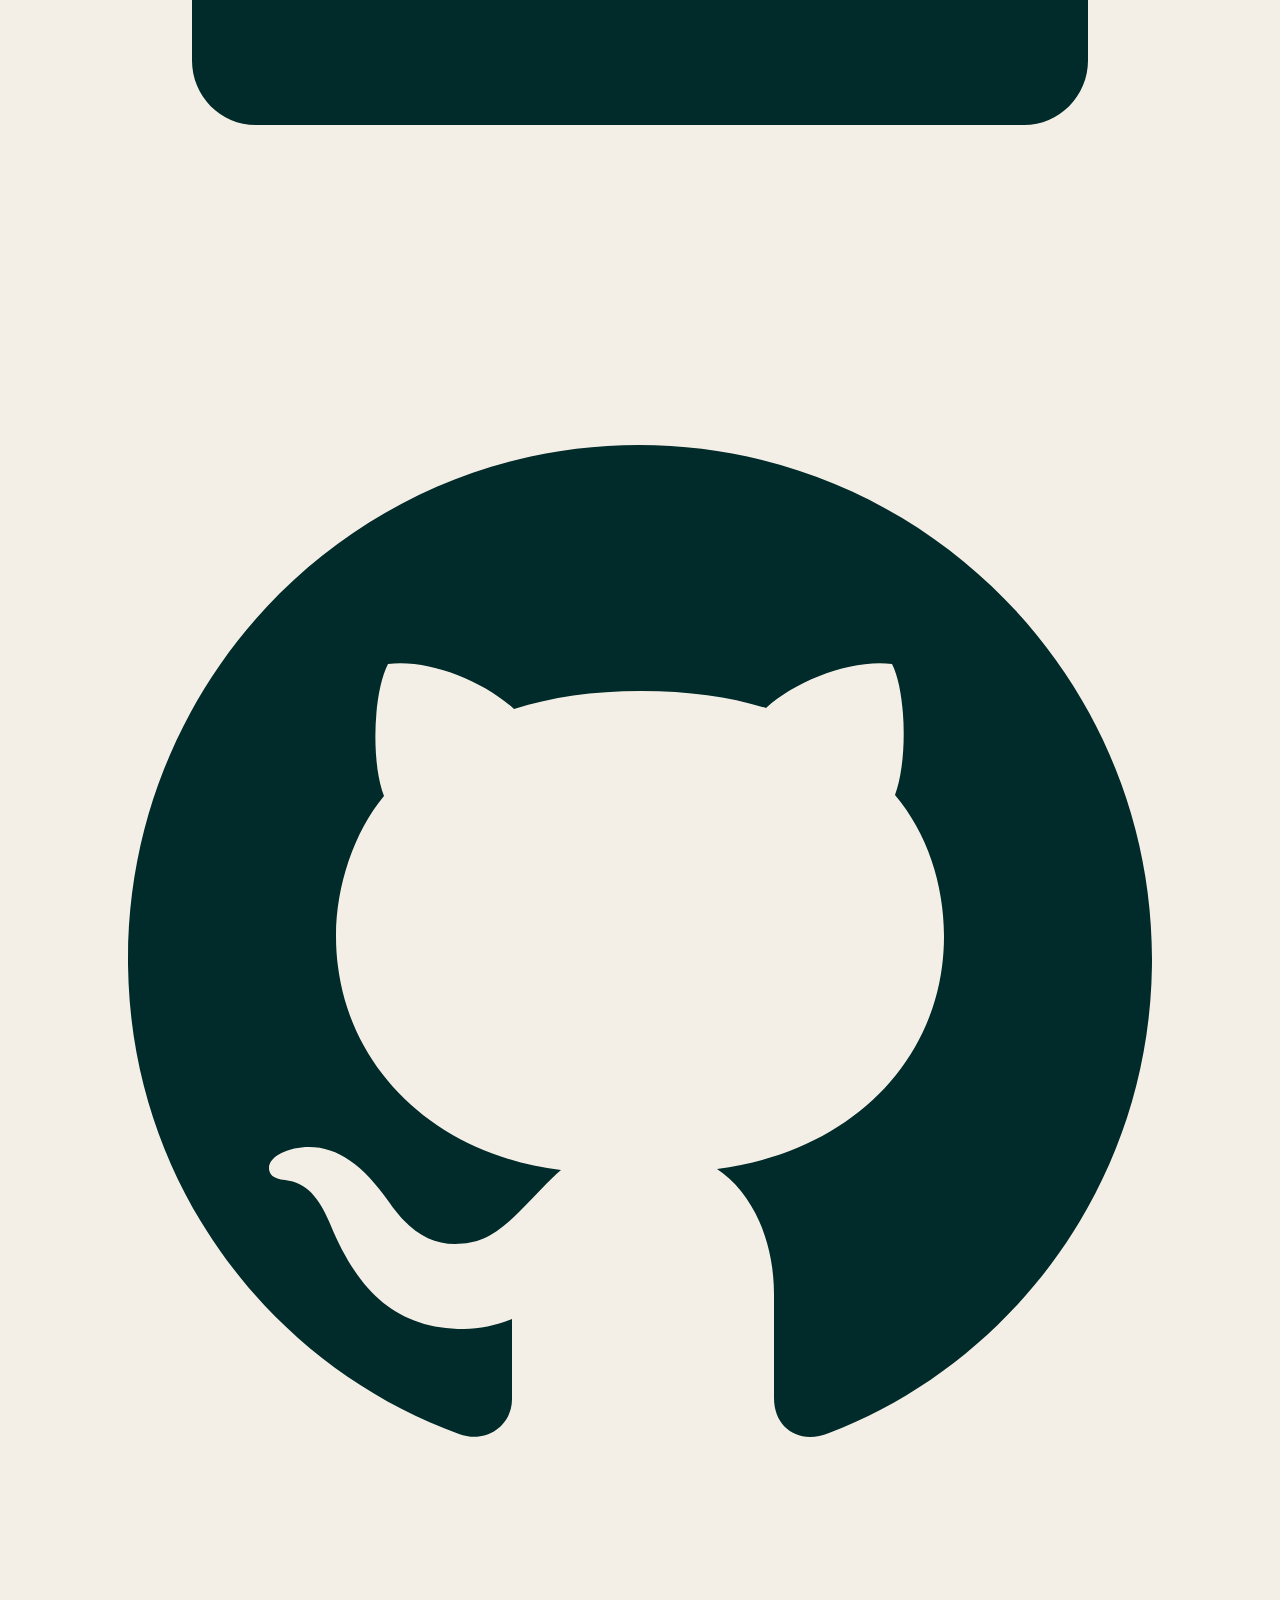
==== commit d61cea89: "changes made" ====
--- a/about.html
+++ b/about.html
@@ -32,6 +32,7 @@
         <!-- === HERO === -->
         <section class="about-hero">
             <h1>About me</h1>
+            <p>I'm a passionate designer and developer with a focus on creating meaningful digital experiences. With a background in both design and programming, I bridge the gap between aesthetics and functionality to deliver impactful solutions.</p>
         </section>
 
         <!-- === PROCESS === -->
--- a/assets/css/style.css
+++ b/assets/css/style.css
@@ -1319,6 +1319,16 @@
     text-align: center;
     line-height: 0.8;
   }
+
+   main > section:first-of-type > p{
+    max-width: 86ch;
+    font-size: 16px;
+    line-height: 1.6;
+    color: #4a4a47;
+    text-align: center;
+    margin: 0 auto 64px;                                                                                  
+  }
+
   /* ============ CERTIFICATES ============ */
   .certicate{ max-width: 1200px; margin: 0 auto 64px; padding: 0 32px; }
   .certicate .eyebrow{
@@ -1327,12 +1337,14 @@
     letter-spacing: 0.08em;
     color: var(--muted);
     margin: 0 0 10px 0;
+    font-family: var(--body-font);
   }
   .certicate .sub-sect{
     font-size: 15px;
     color: #4a4a47;
     max-width: 50ch;
     margin: 0 0 32px 0;
+    font-family: var(--body-font);
   }
   .certificate-grid{
     display:grid;
@@ -1348,16 +1360,143 @@
   .certificate-card > span{
     font-size: 12px;
     color: var(--muted);
+    font-family: var(--body-font);
   }
   .certificate-card h3{
     font-size: 16px;
+    font-family: var(--display-font);
     font-weight: 800;
     margin: 12px 0 8px 0;
   }
   .certificate-card p{
+    font-family: var(--body-font);
     font-size: 13px;
     color: #4a4a47;
     margin: 0;
+  }
+
+  .projects{
+    max-width: 100%;
+    
+  }
+  .project-filter{
+    display:flex;
+    gap: 10px;
+    margin-bottom: 32px;
+    flex-wrap: wrap;
+  }
+  .project-filter button{
+    font-family: inherit;
+    font-size: 13px;
+    font-weight: 600;
+    padding: 10px 20px;
+    border-radius: 999px;
+    border: 1px solid var(--line);
+    background: transparent;
+    color: var(--ink);
+    cursor: pointer;
+    transition: background 0.15s ease, color 0.15s ease;
+  }
+  .project-filter div.active button{
+    background: var(--ink);
+    color: #fff;
+    border-color: var(--ink);
+  }
+ .page-hero{
+    max-width: 1200px;
+    margin: 0 auto;
+    padding: 56px 32px 0;
+    display:grid;
+    grid-template-columns: 1fr 1fr;
+  }
+  .page-hero h1{
+    grid-column: 1 / -1;
+    font-size: 64px;
+    font-weight: 800;
+    letter-spacing: -0.02em;
+    margin: 0 0 40px 0;
+    padding: 0 4px;
+  }
+  .page-hero .hero-stats{
+    display: contents;
+  }
+  .page-hero .hero-stats > div:first-child{
+    display:flex;
+  }
+  .page-hero .stat{
+    flex: 1;
+    padding: 28px 24px;
+    display:flex;
+    flex-direction: column;
+    gap: 10px;
+  }
+  .page-hero .stat:last-child{ border-right: none; }
+  .page-hero .stat span:first-child{
+    font-size: 13px;
+    color: var(--muted);
+  }
+  .page-hero .stat span:last-child{
+    font-size: 34px;
+    font-weight: 800;
+  }
+  .page-hero .hero-text{
+    padding: 28px 28px 40px;
+  }
+  .page-hero .hero-text p{
+    margin: 0 0 12px 0;
+    font-size: 13px;
+    text-transform: uppercase;
+    letter-spacing: 0.08em;
+    color: var(--muted);
+  }
+  .page-hero .hero-text h3{
+    margin: 0;
+    font-size: 24px;
+    font-weight: 700;
+    line-height: 1.3;
+    max-width: 30ch;
+
+  /* ============ PROJECT GRID ============ */
+  .project-grid{
+    display:grid;
+    grid-template-columns: repeat(2, 1fr);
+    gap: 24px;
+  }
+  .project-card{
+    border: 1px solid var(--line);
+    overflow: hidden;
+    transition: transform 0.15s ease;
+  }
+  .project-card:hover{ transform: translateY(-3px); }
+  .project-card a{ display:block; }
+  .project-card .thumb{
+    width: 100%;
+    aspect-ratio: 4 / 3;
+    background: #e7e7e4;
+    overflow: hidden;
+  }
+  .project-card .thumb img{
+    width: 100%;
+    height: 100%;
+    object-fit: cover;
+  }
+  .project-card h3{
+    margin: 18px 20px 4px;
+    font-size: 20px;
+    font-weight: 800;
+  }
+  .project-card p{
+    margin: 0 20px 20px;
+    font-size: 13px;
+    color: var(--muted);
+  }
+  .project-card.is-hidden{ display:none; }
+ 
+  @media (max-width: 700px){
+    .page-hero{ grid-template-columns: 1fr; }
+    .page-hero .hero-stats > div:first-child{ border-right:none; }
+    .project-grid{ grid-template-columns: 1fr; }
+    .page-hero h1{ font-size: 44px; }
   }
 
 .footer-content {
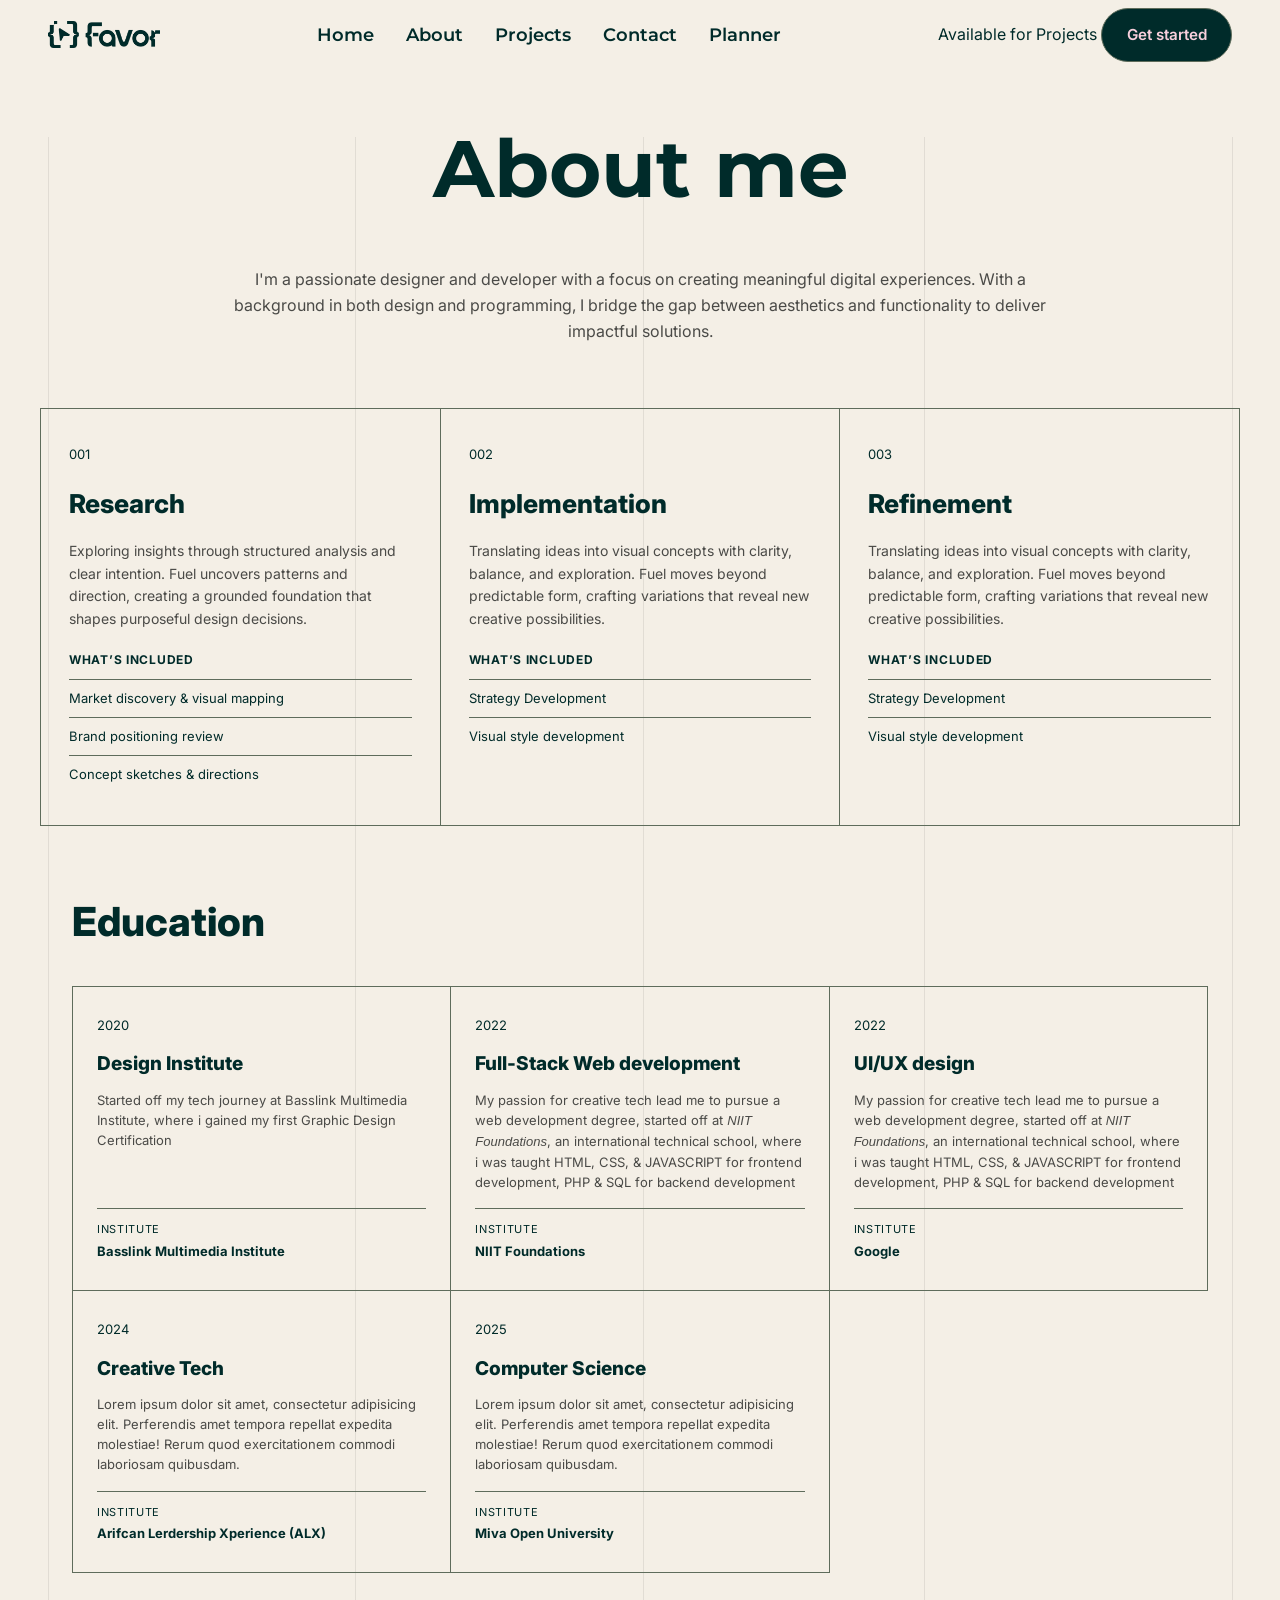
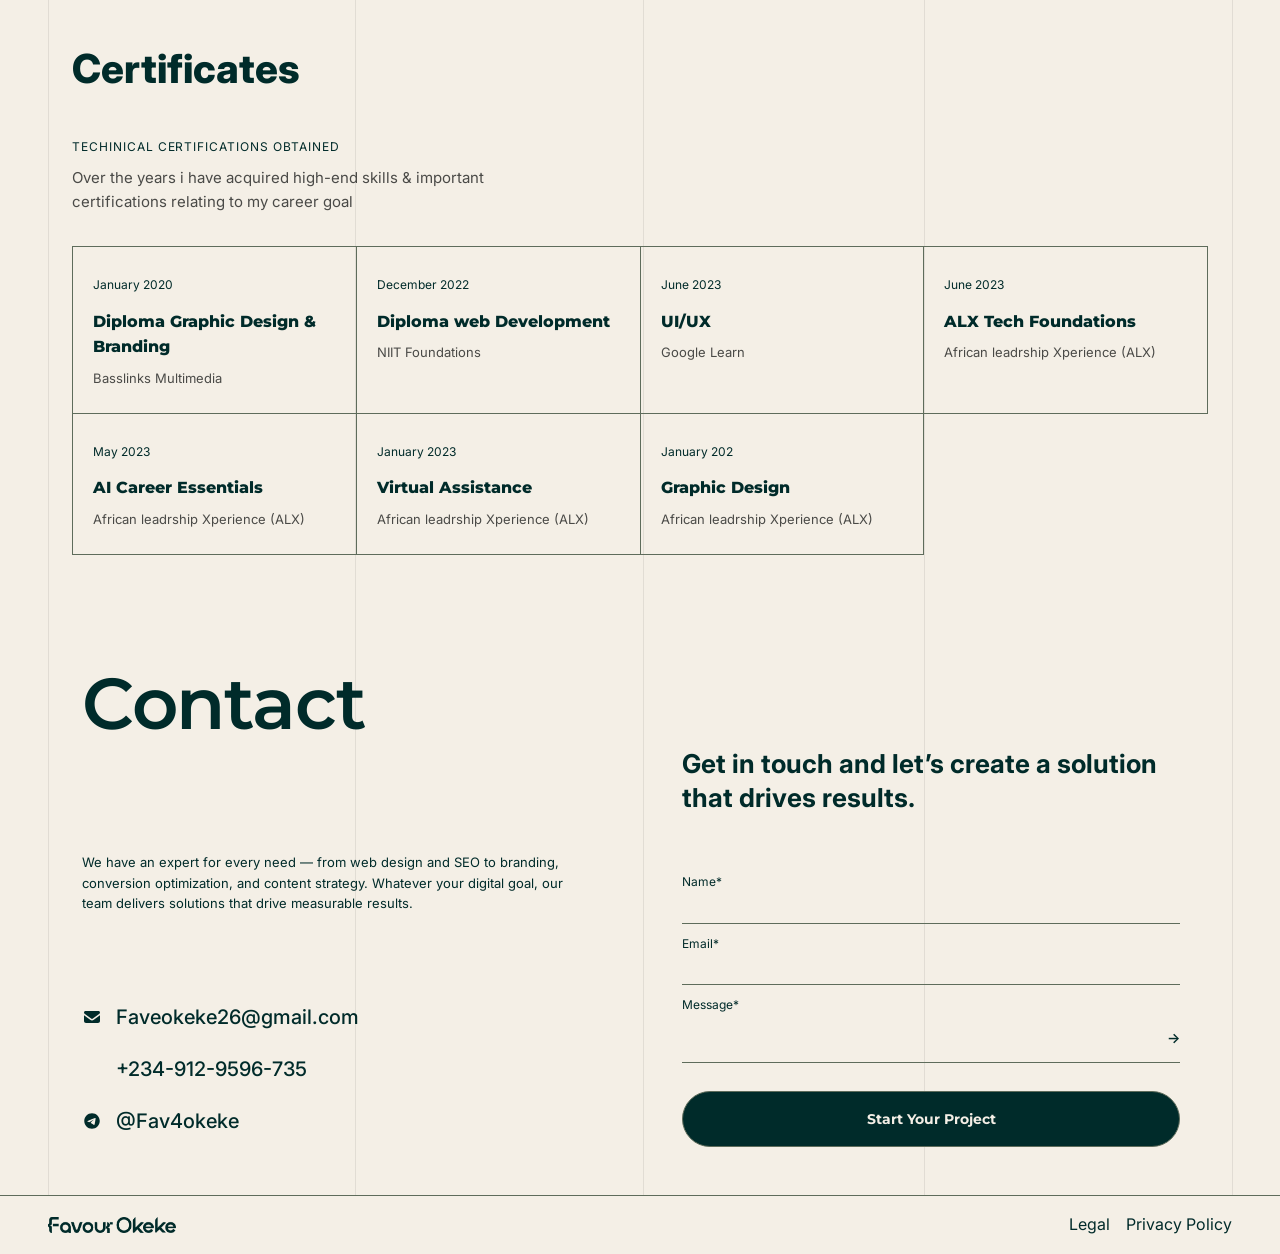
==== commit 2edd6bcc: "last commit" ====
--- a/about.html
+++ b/about.html
@@ -4,26 +4,26 @@
     <meta charset="UTF-8">
     <meta name="viewport" content="width=device-width, initial-scale=1.0">
     <title>About Favour</title>
-    <link rel="stylesheet" href="/assets/css/style.css">
+    <link rel="stylesheet" href="assets/css/style.css">
 </head>
 <body>
     <!--===Header/Navba===r-->
     <header class="header">
         <div class="logo">
-            <img src="/assets/images/favor.png" alt="Logo">
+            <img src="assets/images/favor.png" alt="Logo">
         </div>
         <nav class="nav-links"> 
             <ul>
-                <li><a href="/index.html">Home</a></li>
-                <li><a href="/about.html">About</a></li>
-                <li><a href="/projects.html">Projects</a></li>
-                <li><a href="/contact.html">Contact</a></li>  
-                <li><a href="/planner.html">Planner</a></li>
+                <li><a href="index.html">Home</a></li>
+                <li><a href="about.html">About</a></li>
+                <li><a href="projects.html">Projects</a></li>
+                <li><a href="contact.html">Contact</a></li>  
+                <li><a href="planner.html">Planner</a></li>
             </ul>
         </nav>
         <span>
             Available for Projects
-            <a href="/contact.html" class="btn btn-primary">Get started</a>
+            <a href="contact.html" class="btn btn-primary">Get started</a>
         </span>
     </header>
 
@@ -167,20 +167,20 @@
                 </div>
                 <div class="contact-details">
                     <div class="detail-row">
-                        <img class="icon" src="/assets/icons/envelope-solid-full.svg" alt="">
+                        <img class="icon" src="assets/icons/envelope-solid-full.svg" alt="">
                         <div class="text-group">
         
                             <a href="mailto:Faveokeke26@gmail.com">Faveokeke26@gmail.com</a>
                         </div>
                     </div>
                     <div class="detail-row">
-                        <img class="icon" src="/assets/icons/square-whatsapp-solid-full.svg" alt="">
+                        <img class="icon" src="assets/icons/square-whatsapp-solid-full.svg" alt="">
                         <div class="text-group">
                             <a href="https://wa.me/2349129596735">+234-912-9596-735</a>
                         </div>
                     </div>
                     <div class="detail-row">
-                        <img class="icon" src="/assets/icons/telegram-brands-solid-full.svg" alt="">
+                        <img class="icon" src="assets/icons/telegram-brands-solid-full.svg" alt="">
                         <div class="text-group">
                             <a href="https://t.me/Fav4okeke">@Fav4okeke</a>
                         </div>
@@ -219,12 +219,12 @@
     <!-- === FOOTER ==== -->
     <footer class="footer">
         <div class="footer-content">
-            <img class="footer-logo" src="/assets/images/Favor_logo.png" alt="">
+            <img class="footer-logo" src="assets/images/Favor_logo.png" alt="">
             <div class="footer-socials">
-                <a href="https://www.instagram.com/favo4r" class="icon"><img src="/assets/icons/instagram-brands-solid-full.svg" alt=""></a>
-                <a href="https://www.tiktok.com/@favee" class="icon"><img src="/assets/icons/tiktok-brands-solid-full.svg" alt=""></a>
-                <a href="https://www.linkedin.com/in/favo4r" class="icon"><img src="/assets/icons/linkedin-brands-solid-full.svg" alt=""></a>
-                <a href="https://github.com/favo4r" class="icon"><img src="/assets/icons/github-brands-solid-full.svg" alt=""></a>
+                <a href="https://www.instagram.com/favo4r" class="icon"><img src="assets/icons/instagram-brands-solid-full.svg" alt=""></a>
+                <a href="https://www.tiktok.com/@favee" class="icon"><img src="assets/icons/tiktok-brands-solid-full.svg" alt=""></a>
+                <a href="https://www.linkedin.com/in/favo4r" class="icon"><img src="assets/icons/linkedin-brands-solid-full.svg" alt=""></a>
+                <a href="https://github.com/favo4r" class="icon"><img src="assets/icons/github-brands-solid-full.svg" alt=""></a>
             </div>
             <div class="footer-links">
                 <a href="#">Legal</a>
--- a/assets/css/style.css
+++ b/assets/css/style.css
@@ -34,9 +34,14 @@
 }
 
 @media (prefers-reduced-motion: reduce) {
-  html {
-    scroll-behavior: auto;
-  }
+  html { scroll-behavior: auto; }
+  *, *::before, *::after {
+    animation-duration: 0.01ms !important;
+    animation-iteration-count: 1 !important;
+    transition-duration: 0.01ms !important;
+    scroll-behavior: auto !important;
+  }
+}
 
   *,
   *::before,
@@ -46,11 +51,10 @@
     transition-duration: 0.01ms !important;
     scroll-behavior: auto !important;
   }
-}
 
 body {
   margin: 0;
-  font-family: var(--body-font-);
+  font-family: var(--body-font);
   font-size: 16px;
   line-height: 1.6;
   background: var(--bone-faint);
@@ -283,19 +287,49 @@
 }
 
 @media (max-width: 860px) {
-  .nav-links {
-    display: none;
-  }
-
-  .menu-toggle {
-    display: block;
-    width: 3nrem;
-  }
-
-  .btn {
-    padding: 0.4em 1.2em;
-    width: 100%;
-  }
+    .header {
+        flex-wrap: wrap;
+    }
+
+    .nav-links {
+        order: 3;
+        width: 100%;
+        max-height: 0;
+        overflow: hidden;
+        transition: max-height 0.3s var(--ease);
+    }
+
+    .nav-links ul {
+        flex-direction: column;
+        gap: 0;
+        padding: 1rem 0 0.5rem;
+    }
+
+    .nav-links ul li {
+        border-top: 1px solid var(--line);
+    }
+
+    .nav-links ul li a {
+        display: block;
+        padding: 0.9rem 0.2rem;
+    }
+
+    header.nav-open .nav-links {
+        max-height: 24rem;
+    }
+
+    .menu-toggle {
+        display: block;
+    }
+
+    .header > span .btn {
+        padding: 0.6em 1.1em;
+        width: auto;
+    }
+
+    .header .avail-text {
+        display: none;
+    }
 }
 
 .hero {
@@ -1019,8 +1053,6 @@
   }
 }
 
-.team-groups {}
-
 .team-group-list {
   display: grid;
   grid-template-columns: repeat(3, 1fr);
@@ -1375,129 +1407,7 @@
     margin: 0;
   }
 
-  .projects{
-    max-width: 100%;
-    
-  }
-  .project-filter{
-    display:flex;
-    gap: 10px;
-    margin-bottom: 32px;
-    flex-wrap: wrap;
-  }
-  .project-filter button{
-    font-family: inherit;
-    font-size: 13px;
-    font-weight: 600;
-    padding: 10px 20px;
-    border-radius: 999px;
-    border: 1px solid var(--line);
-    background: transparent;
-    color: var(--ink);
-    cursor: pointer;
-    transition: background 0.15s ease, color 0.15s ease;
-  }
-  .project-filter div.active button{
-    background: var(--ink);
-    color: #fff;
-    border-color: var(--ink);
-  }
- .page-hero{
-    max-width: 1200px;
-    margin: 0 auto;
-    padding: 56px 32px 0;
-    display:grid;
-    grid-template-columns: 1fr 1fr;
-  }
-  .page-hero h1{
-    grid-column: 1 / -1;
-    font-size: 64px;
-    font-weight: 800;
-    letter-spacing: -0.02em;
-    margin: 0 0 40px 0;
-    padding: 0 4px;
-  }
-  .page-hero .hero-stats{
-    display: contents;
-  }
-  .page-hero .hero-stats > div:first-child{
-    display:flex;
-  }
-  .page-hero .stat{
-    flex: 1;
-    padding: 28px 24px;
-    display:flex;
-    flex-direction: column;
-    gap: 10px;
-  }
-  .page-hero .stat:last-child{ border-right: none; }
-  .page-hero .stat span:first-child{
-    font-size: 13px;
-    color: var(--muted);
-  }
-  .page-hero .stat span:last-child{
-    font-size: 34px;
-    font-weight: 800;
-  }
-  .page-hero .hero-text{
-    padding: 28px 28px 40px;
-  }
-  .page-hero .hero-text p{
-    margin: 0 0 12px 0;
-    font-size: 13px;
-    text-transform: uppercase;
-    letter-spacing: 0.08em;
-    color: var(--muted);
-  }
-  .page-hero .hero-text h3{
-    margin: 0;
-    font-size: 24px;
-    font-weight: 700;
-    line-height: 1.3;
-    max-width: 30ch;
-
-  /* ============ PROJECT GRID ============ */
-  .project-grid{
-    display:grid;
-    grid-template-columns: repeat(2, 1fr);
-    gap: 24px;
-  }
-  .project-card{
-    border: 1px solid var(--line);
-    overflow: hidden;
-    transition: transform 0.15s ease;
-  }
-  .project-card:hover{ transform: translateY(-3px); }
-  .project-card a{ display:block; }
-  .project-card .thumb{
-    width: 100%;
-    aspect-ratio: 4 / 3;
-    background: #e7e7e4;
-    overflow: hidden;
-  }
-  .project-card .thumb img{
-    width: 100%;
-    height: 100%;
-    object-fit: cover;
-  }
-  .project-card h3{
-    margin: 18px 20px 4px;
-    font-size: 20px;
-    font-weight: 800;
-  }
-  .project-card p{
-    margin: 0 20px 20px;
-    font-size: 13px;
-    color: var(--muted);
-  }
-  .project-card.is-hidden{ display:none; }
- 
-  @media (max-width: 700px){
-    .page-hero{ grid-template-columns: 1fr; }
-    .page-hero .hero-stats > div:first-child{ border-right:none; }
-    .project-grid{ grid-template-columns: 1fr; }
-    .page-hero h1{ font-size: 44px; }
-  }
+  
 
 .footer-content {
   display: flex;
@@ -1521,4 +1431,47 @@
 .footer-social {
   display: flex;
   gap: 1rem;
+}
+
+@media (max-width: 900px) {
+    .Projects .project-grid,
+    .testimonial-list,
+    .process-grid,
+    .education-grid {
+        grid-template-columns: 1fr 1fr;
+    }
+    .certificate-grid {
+        grid-template-columns: repeat(2, 1fr);
+    }
+    .service-grid {
+        grid-template-columns: 1fr;
+    }
+    .logo-strip {
+        grid-template-columns: repeat(2, 1fr);
+    }
+}
+
+@media (max-width: 640px) {
+    .Projects .project-grid,
+    .testimonial-list,
+    .process-grid,
+    .education-grid,
+    .certificate-grid {
+        grid-template-columns: 1fr;
+    }
+    .hero-cta {
+        flex-direction: column;
+    }
+    .hero-cta .btn {
+        width: 100%;
+        justify-content: center;
+    }
+    .contact-details {
+        flex-direction: column;
+        align-items: flex-start;
+    }
+    .footer-content {
+        flex-direction: column;
+        align-items: flex-start;
+    }
 }
